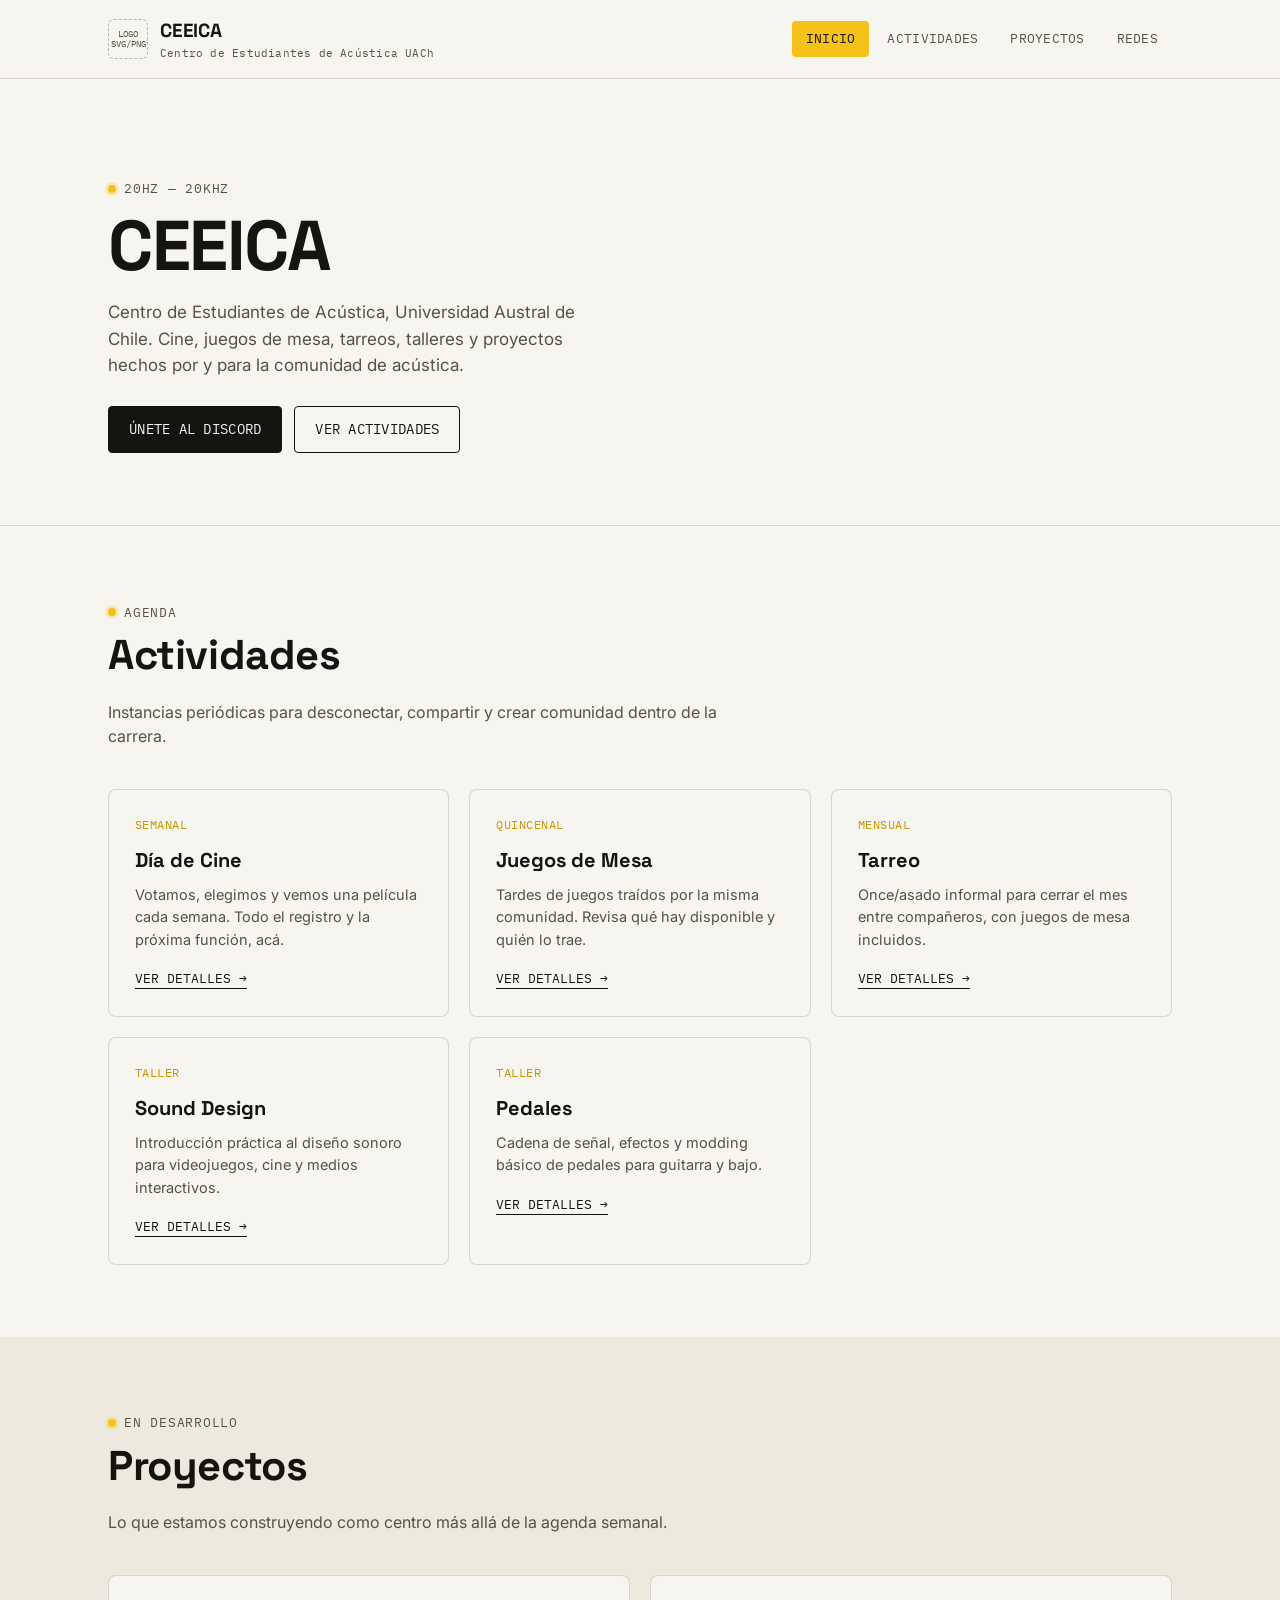
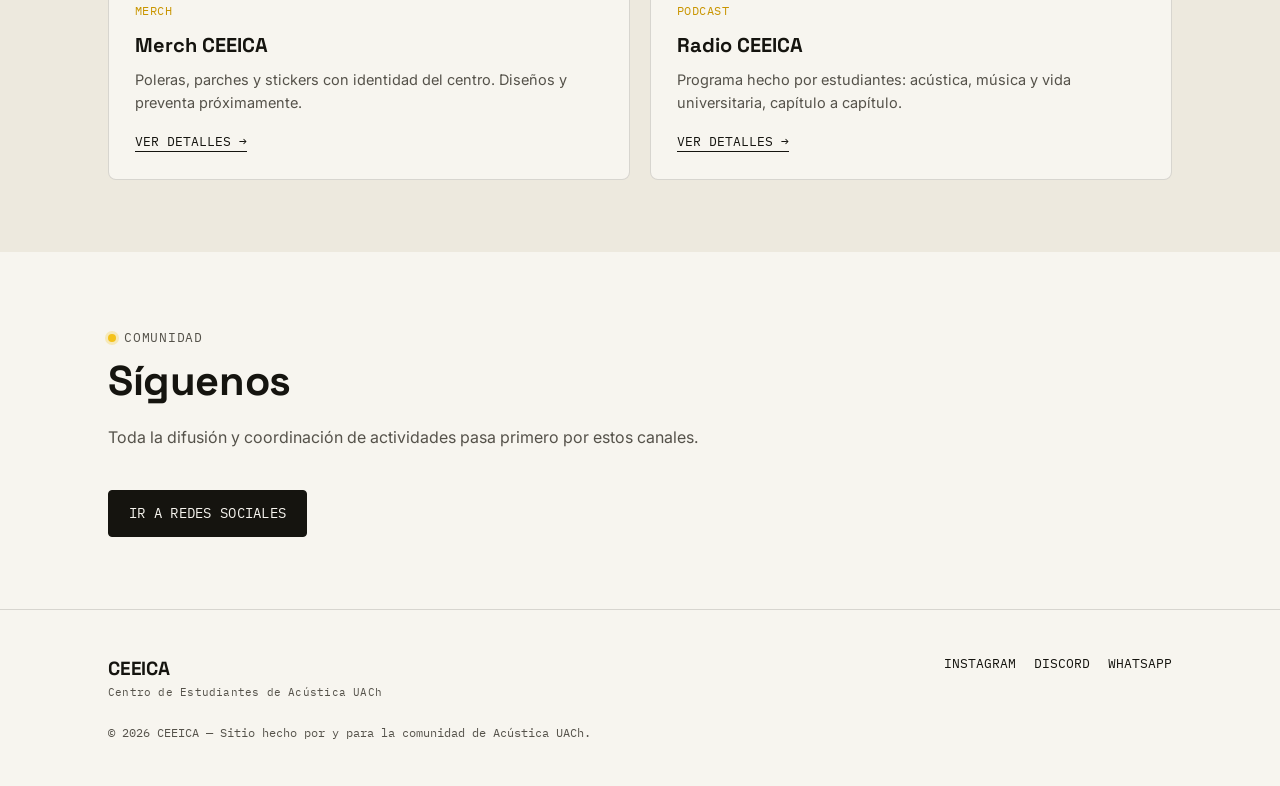
==== index.html @ 64822275 "Add files via upload" ====
<!DOCTYPE html>
<html lang="es">
<head>
<meta charset="UTF-8">
<meta name="viewport" content="width=device-width, initial-scale=1.0">
<title>CEEICA — Centro de Estudiantes de Acústica UACh</title>
<meta name="description" content="Sitio oficial de CEEICA, Centro de Estudiantes de Acústica UACh. Actividades, proyectos y redes.">
<link rel="preconnect" href="https://fonts.googleapis.com">
<link href="https://fonts.googleapis.com/css2?family=Space+Grotesk:wght@500;700&family=Inter:wght@400;500;600&family=IBM+Plex+Mono:wght@400;500&display=swap" rel="stylesheet">
<link rel="stylesheet" href="style.css">
</head>
<body>
<a href="#main" class="skip-link">Saltar al contenido</a>

<header class="site-header">
  <nav class="nav">
    <a href="index.html" class="brand">
      <div class="logo-slot">LOGO<br>SVG/PNG</div>
      <div class="brand-name">CEEICA<span>Centro de Estudiantes de Acústica UACh</span></div>
    </a>
    <button class="nav-toggle" aria-label="Abrir menú" aria-expanded="false">
      <span></span><span></span><span></span>
    </button>
    <div class="nav-links">
      <a href="index.html" class="active">Inicio</a>
      <a href="actividades.html">Actividades</a>
      <a href="proyectos.html">Proyectos</a>
      <a href="redes.html">Redes</a>
    </div>
  </nav>
</header>

<main id="main">

  <section class="hero">
    <div class="wrap hero-grid">
      <div>
        <p class="eyebrow">20Hz — 20kHz</p>
        <h1>CEEICA</h1>
        <p class="lead">Centro de Estudiantes de Acústica, Universidad Austral de Chile. Cine, juegos de mesa, tarreos, talleres y proyectos hechos por y para la comunidad de acústica.</p>
        <div class="btn-row">
          <a href="redes.html" class="btn btn-solid">Únete al Discord</a>
          <a href="actividades.html" class="btn btn-outline">Ver actividades</a>
        </div>
      </div>
      <div class="waveform" aria-hidden="true"></div>
    </div>
  </section>

  <section class="section">
    <div class="wrap">
      <div class="section-head">
        <p class="eyebrow">Agenda</p>
        <h2>Actividades</h2>
        <p>Instancias periódicas para desconectar, compartir y crear comunidad dentro de la carrera.</p>
      </div>
      <div class="grid">
        <article class="card">
          <span class="tag-line">Semanal</span>
          <h3>Día de Cine</h3>
          <p>Votamos, elegimos y vemos una película cada semana. Todo el registro y la próxima función, acá.</p>
          <a href="actividades.html#cine" class="card-link">Ver detalles →</a>
        </article>
        <article class="card">
          <span class="tag-line">Quincenal</span>
          <h3>Juegos de Mesa</h3>
          <p>Tardes de juegos traídos por la misma comunidad. Revisa qué hay disponible y quién lo trae.</p>
          <a href="actividades.html#juegos" class="card-link">Ver detalles →</a>
        </article>
        <article class="card">
          <span class="tag-line">Mensual</span>
          <h3>Tarreo</h3>
          <p>Once/asado informal para cerrar el mes entre compañeros, con juegos de mesa incluidos.</p>
          <a href="actividades.html#tarreo" class="card-link">Ver detalles →</a>
        </article>
        <article class="card">
          <span class="tag-line">Taller</span>
          <h3>Sound Design</h3>
          <p>Introducción práctica al diseño sonoro para videojuegos, cine y medios interactivos.</p>
          <a href="actividades.html#sound-design" class="card-link">Ver detalles →</a>
        </article>
        <article class="card">
          <span class="tag-line">Taller</span>
          <h3>Pedales</h3>
          <p>Cadena de señal, efectos y modding básico de pedales para guitarra y bajo.</p>
          <a href="actividades.html#pedales" class="card-link">Ver detalles →</a>
        </article>
      </div>
    </div>
  </section>

  <section class="section section-alt">
    <div class="wrap">
      <div class="section-head">
        <p class="eyebrow">En desarrollo</p>
        <h2>Proyectos</h2>
        <p>Lo que estamos construyendo como centro más allá de la agenda semanal.</p>
      </div>
      <div class="grid">
        <article class="card">
          <span class="tag-line">Merch</span>
          <h3>Merch CEEICA</h3>
          <p>Poleras, parches y stickers con identidad del centro. Diseños y preventa próximamente.</p>
          <a href="proyectos.html#merch" class="card-link">Ver detalles →</a>
        </article>
        <article class="card">
          <span class="tag-line">Podcast</span>
          <h3>Radio CEEICA</h3>
          <p>Programa hecho por estudiantes: acústica, música y vida universitaria, capítulo a capítulo.</p>
          <a href="proyectos.html#radio" class="card-link">Ver detalles →</a>
        </article>
      </div>
    </div>
  </section>

  <section class="section">
    <div class="wrap">
      <div class="section-head">
        <p class="eyebrow">Comunidad</p>
        <h2>Síguenos</h2>
        <p>Toda la difusión y coordinación de actividades pasa primero por estos canales.</p>
      </div>
      <a href="redes.html" class="btn btn-solid">Ir a redes sociales</a>
    </div>
  </section>

</main>

<footer class="site-footer">
  <div class="wrap">
    <div class="footer-grid">
      <div class="brand-name">CEEICA<span>Centro de Estudiantes de Acústica UACh</span></div>
      <div class="footer-links">
        <a href="redes.html">Instagram</a>
        <a href="redes.html">Discord</a>
        <a href="redes.html">Whatsapp</a>
      </div>
    </div>
    <p class="footer-note">© 2026 CEEICA — Sitio hecho por y para la comunidad de Acústica UACh.</p>
  </div>
</footer>

<script src="script.js"></script>
</body>
</html>
---- style.css ----
/* ============================================================
   CEEICA — Centro de Estudiantes de Acústica UACh
   Sistema de diseño: blanco mate + negro + amarillo señal
   ============================================================ */

:root {
  --bg: #F7F5EF;
  --bg-alt: #EDE9DE;
  --ink: #15140F;
  --ink-soft: #55524A;
  --yellow: #F4C21A;
  --yellow-deep: #C99500;
  --line: rgba(21, 20, 15, 0.14);
  --line-strong: rgba(21, 20, 15, 0.28);

  --font-display: 'Space Grotesk', sans-serif;
  --font-body: 'Inter', sans-serif;
  --font-mono: 'IBM Plex Mono', monospace;

  --maxw: 1120px;
}

* { box-sizing: border-box; }

html { scroll-behavior: smooth; }

body {
  margin: 0;
  background: var(--bg);
  color: var(--ink);
  font-family: var(--font-body);
  font-size: 16px;
  line-height: 1.55;
  -webkit-font-smoothing: antialiased;
}

img { max-width: 100%; display: block; }

a { color: inherit; text-decoration: none; }

.wrap {
  max-width: var(--maxw);
  margin: 0 auto;
  padding: 0 28px;
}

/* -------------------- Skip link / accessibility -------------------- */
.skip-link {
  position: absolute;
  left: -999px;
  top: 0;
  background: var(--yellow);
  color: var(--ink);
  padding: 10px 16px;
  z-index: 999;
  font-family: var(--font-mono);
}
.skip-link:focus { left: 12px; top: 12px; }

:focus-visible {
  outline: 3px solid var(--yellow-deep);
  outline-offset: 2px;
}

/* -------------------- Eyebrow / tag (motivo de frecuencia) -------------------- */
.eyebrow {
  display: inline-flex;
  align-items: center;
  gap: 8px;
  font-family: var(--font-mono);
  font-size: 12.5px;
  letter-spacing: 0.06em;
  text-transform: uppercase;
  color: var(--ink-soft);
  margin: 0 0 14px;
}
.eyebrow::before {
  content: "";
  width: 8px;
  height: 8px;
  background: var(--yellow);
  border-radius: 50%;
  box-shadow: 0 0 0 3px rgba(244, 194, 26, 0.25);
}

/* -------------------- Header / Nav -------------------- */
.site-header {
  position: sticky;
  top: 0;
  z-index: 100;
  background: rgba(247, 245, 239, 0.92);
  backdrop-filter: blur(8px);
  border-bottom: 1px solid var(--line);
}
.nav {
  display: flex;
  align-items: center;
  justify-content: space-between;
  padding: 16px 28px;
  max-width: var(--maxw);
  margin: 0 auto;
}
.brand {
  display: flex;
  align-items: center;
  gap: 12px;
}
.logo-slot {
  width: 40px;
  height: 40px;
  border: 1.5px dashed var(--line-strong);
  border-radius: 6px;
  display: flex;
  align-items: center;
  justify-content: center;
  font-family: var(--font-mono);
  font-size: 9px;
  color: var(--ink-soft);
  text-align: center;
  line-height: 1.1;
  flex-shrink: 0;
  /* Reemplaza este div por: <img src="assets/logo.svg" alt="Logo CEEICA"> */
}
.brand-name {
  font-family: var(--font-display);
  font-weight: 700;
  font-size: 19px;
  letter-spacing: -0.01em;
}
.brand-name span {
  display: block;
  font-family: var(--font-mono);
  font-weight: 400;
  font-size: 10.5px;
  color: var(--ink-soft);
  letter-spacing: 0.02em;
  text-transform: none;
}

.nav-links {
  display: flex;
  gap: 4px;
  align-items: center;
}
.nav-links a {
  font-family: var(--font-mono);
  font-size: 13px;
  letter-spacing: 0.02em;
  text-transform: uppercase;
  padding: 8px 14px;
  border-radius: 4px;
  color: var(--ink-soft);
  transition: color 0.15s ease, background 0.15s ease;
}
.nav-links a:hover { color: var(--ink); background: var(--bg-alt); }
.nav-links a.active {
  color: var(--ink);
  background: var(--yellow);
}

.nav-toggle {
  display: none;
  flex-direction: column;
  gap: 4px;
  background: none;
  border: none;
  cursor: pointer;
  padding: 8px;
}
.nav-toggle span {
  width: 22px;
  height: 2px;
  background: var(--ink);
  display: block;
}

/* -------------------- Buttons -------------------- */
.btn {
  display: inline-flex;
  align-items: center;
  gap: 8px;
  font-family: var(--font-mono);
  font-size: 13.5px;
  letter-spacing: 0.02em;
  text-transform: uppercase;
  padding: 12px 20px;
  border: 1.5px solid var(--ink);
  border-radius: 4px;
  transition: transform 0.15s ease, background 0.15s ease, color 0.15s ease;
}
.btn-solid { background: var(--ink); color: var(--bg); }
.btn-solid:hover { background: var(--yellow); color: var(--ink); border-color: var(--ink); transform: translateY(-2px); }
.btn-outline { background: transparent; color: var(--ink); }
.btn-outline:hover { background: var(--ink); color: var(--bg); transform: translateY(-2px); }
.btn-row { display: flex; gap: 12px; flex-wrap: wrap; margin-top: 28px; }

/* -------------------- Hero -------------------- */
.hero {
  padding: 96px 0 72px;
  border-bottom: 1px solid var(--line);
  position: relative;
  overflow: hidden;
}
.hero-grid {
  display: grid;
  grid-template-columns: 1.1fr 0.9fr;
  gap: 48px;
  align-items: center;
}
.hero h1 {
  font-family: var(--font-display);
  font-size: clamp(2.6rem, 6vw, 4.4rem);
  line-height: 0.98;
  font-weight: 700;
  letter-spacing: -0.02em;
  margin: 0 0 18px;
}
.hero p.lead {
  font-size: 17px;
  color: var(--ink-soft);
  max-width: 46ch;
  margin: 0;
}

/* Waveform (elemento firma) */
.waveform {
  display: flex;
  align-items: center;
  justify-content: center;
  gap: 5px;
  height: 220px;
}
.waveform .bar {
  width: 8px;
  border-radius: 3px;
  background: var(--ink);
  animation: wave 1.4s ease-in-out infinite;
}
.waveform .bar:nth-child(odd) { background: var(--yellow); }
@keyframes wave {
  0%, 100% { height: 20%; }
  50% { height: 90%; }
}
@media (prefers-reduced-motion: reduce) {
  .waveform .bar { animation: none; height: 55%; }
}

/* Divisor tipo onda entre secciones */
.wave-divider {
  width: 100%;
  height: 28px;
  display: block;
}

/* -------------------- Section -------------------- */
.section { padding: 72px 0; }
.section-alt { background: var(--bg-alt); }
.section-head {
  max-width: 62ch;
  margin-bottom: 40px;
}
.section-head h2 {
  font-family: var(--font-display);
  font-size: clamp(1.8rem, 3.4vw, 2.6rem);
  margin: 0 0 12px;
  letter-spacing: -0.01em;
}
.section-head p { color: var(--ink-soft); margin: 0; }

/* -------------------- Cards -------------------- */
.grid {
  display: grid;
  grid-template-columns: repeat(auto-fit, minmax(260px, 1fr));
  gap: 20px;
}
.card {
  background: var(--bg);
  border: 1px solid var(--line);
  border-radius: 8px;
  padding: 26px;
  transition: border-color 0.15s ease, transform 0.15s ease;
}
.card:hover { border-color: var(--ink); transform: translateY(-3px); }
.card h3 {
  font-family: var(--font-display);
  font-size: 20px;
  margin: 0 0 8px;
}
.card p { color: var(--ink-soft); font-size: 14.5px; margin: 0 0 14px; }
.card .tag-line {
  font-family: var(--font-mono);
  font-size: 12px;
  color: var(--yellow-deep);
  text-transform: uppercase;
  letter-spacing: 0.04em;
  margin-bottom: 10px;
  display: block;
}
.card-link {
  font-family: var(--font-mono);
  font-size: 12.5px;
  text-transform: uppercase;
  border-bottom: 1.5px solid var(--ink);
  padding-bottom: 2px;
}

/* Info box (fecha/hora/lugar) */
.info-box {
  display: flex;
  flex-wrap: wrap;
  gap: 28px;
  background: var(--ink);
  color: var(--bg);
  border-radius: 8px;
  padding: 22px 26px;
  margin: 28px 0;
}
.info-box .item { min-width: 140px; }
.info-box .item span {
  display: block;
  font-family: var(--font-mono);
  font-size: 11px;
  text-transform: uppercase;
  letter-spacing: 0.06em;
  color: var(--yellow);
  margin-bottom: 4px;
}
.info-box .item strong { font-family: var(--font-display); font-size: 17px; font-weight: 500; }

/* Bloques de actividad */
.activity-block {
  padding: 56px 0;
  border-bottom: 1px solid var(--line);
}
.activity-block:last-child { border-bottom: none; }
.activity-head {
  display: flex;
  justify-content: space-between;
  align-items: baseline;
  flex-wrap: wrap;
  gap: 12px;
  margin-bottom: 8px;
}
.activity-head h2 {
  font-family: var(--font-display);
  font-size: clamp(1.7rem, 3vw, 2.3rem);
  margin: 0;
}
.freq-tag {
  font-family: var(--font-mono);
  font-size: 12.5px;
  color: var(--yellow-deep);
  border: 1px solid var(--line-strong);
  padding: 4px 10px;
  border-radius: 20px;
}
.activity-body p { color: var(--ink-soft); max-width: 66ch; }

/* Cover grid (peliculas) */
.cover-grid {
  display: grid;
  grid-template-columns: repeat(auto-fill, minmax(140px, 1fr));
  gap: 16px;
  margin-top: 20px;
}
.cover-card { }
.cover-art {
  aspect-ratio: 2 / 3;
  background: var(--bg-alt);
  border: 1px solid var(--line);
  border-radius: 6px;
  display: flex;
  align-items: center;
  justify-content: center;
  font-family: var(--font-mono);
  font-size: 10px;
  color: var(--ink-soft);
  text-align: center;
  padding: 8px;
  margin-bottom: 8px;
}
.cover-card p { margin: 0; font-size: 13px; font-weight: 600; }
.cover-card .meta { font-family: var(--font-mono); font-size: 11px; color: var(--ink-soft); font-weight: 400; margin-top: 2px; }

.next-movie {
  margin-top: 24px;
  display: flex;
  gap: 20px;
  align-items: center;
  background: var(--bg-alt);
  border-radius: 8px;
  padding: 20px;
  flex-wrap: wrap;
}
.next-movie .cover-art { width: 96px; margin-bottom: 0; flex-shrink: 0; }

/* Lista de juegos con dueño */
.owner-list { list-style: none; margin: 20px 0 0; padding: 0; display: grid; gap: 10px; }
.owner-list li {
  display: flex;
  justify-content: space-between;
  align-items: center;
  padding: 14px 18px;
  background: var(--bg);
  border: 1px solid var(--line);
  border-radius: 6px;
  flex-wrap: wrap;
  gap: 6px;
}
.owner-list .game-name { font-weight: 600; }
.owner-list .owner {
  font-family: var(--font-mono);
  font-size: 12px;
  color: var(--ink-soft);
  text-transform: uppercase;
}

/* Episodios de radio */
.episode {
  display: grid;
  grid-template-columns: 90px 1fr auto;
  gap: 20px;
  align-items: center;
  padding: 18px 0;
  border-bottom: 1px solid var(--line);
}
.episode:last-child { border-bottom: none; }
.ep-num {
  font-family: var(--font-mono);
  font-size: 13px;
  color: var(--yellow-deep);
}
.episode h4 { margin: 0 0 4px; font-family: var(--font-display); font-size: 17px; }
.episode p { margin: 0; color: var(--ink-soft); font-size: 13.5px; }
@media (max-width: 600px) {
  .episode { grid-template-columns: 1fr; gap: 8px; }
}

/* Redes / social cards */
.social-grid { display: grid; grid-template-columns: repeat(auto-fit, minmax(280px, 1fr)); gap: 20px; margin-top: 32px; }
.social-card {
  border: 1.5px solid var(--ink);
  border-radius: 10px;
  padding: 32px 28px;
  display: flex;
  flex-direction: column;
  gap: 14px;
  transition: background 0.15s ease, color 0.15s ease, transform 0.15s ease;
}
.social-card:hover { background: var(--ink); color: var(--bg); transform: translateY(-4px); }
.social-card:hover .social-handle { color: var(--yellow); }
.social-card .platform {
  font-family: var(--font-mono);
  font-size: 12px;
  text-transform: uppercase;
  letter-spacing: 0.05em;
  opacity: 0.6;
}
.social-card .social-handle {
  font-family: var(--font-display);
  font-size: 24px;
  font-weight: 700;
  color: var(--yellow-deep);
}
.social-card .cta { font-family: var(--font-mono); font-size: 12.5px; text-transform: uppercase; }

/* -------------------- Footer -------------------- */
.site-footer {
  border-top: 1px solid var(--line);
  padding: 44px 0 32px;
}
.footer-grid {
  display: flex;
  justify-content: space-between;
  flex-wrap: wrap;
  gap: 24px;
  margin-bottom: 24px;
}
.footer-links { display: flex; gap: 18px; font-family: var(--font-mono); font-size: 13px; text-transform: uppercase; }
.footer-links a:hover { color: var(--yellow-deep); }
.footer-note { font-family: var(--font-mono); font-size: 12px; color: var(--ink-soft); }

/* -------------------- Responsive -------------------- */
@media (max-width: 860px) {
  .hero-grid { grid-template-columns: 1fr; }
  .waveform { height: 140px; }
}
@media (max-width: 720px) {
  .nav-links {
    position: absolute;
    top: 100%;
    left: 0;
    right: 0;
    background: var(--bg);
    flex-direction: column;
    align-items: stretch;
    padding: 12px 28px 20px;
    border-bottom: 1px solid var(--line);
    display: none;
  }
  .nav-links.open { display: flex; }
  .nav-links a { padding: 12px 8px; }
  .nav-toggle { display: flex; }
  .episode { grid-template-columns: 50px 1fr; }
}
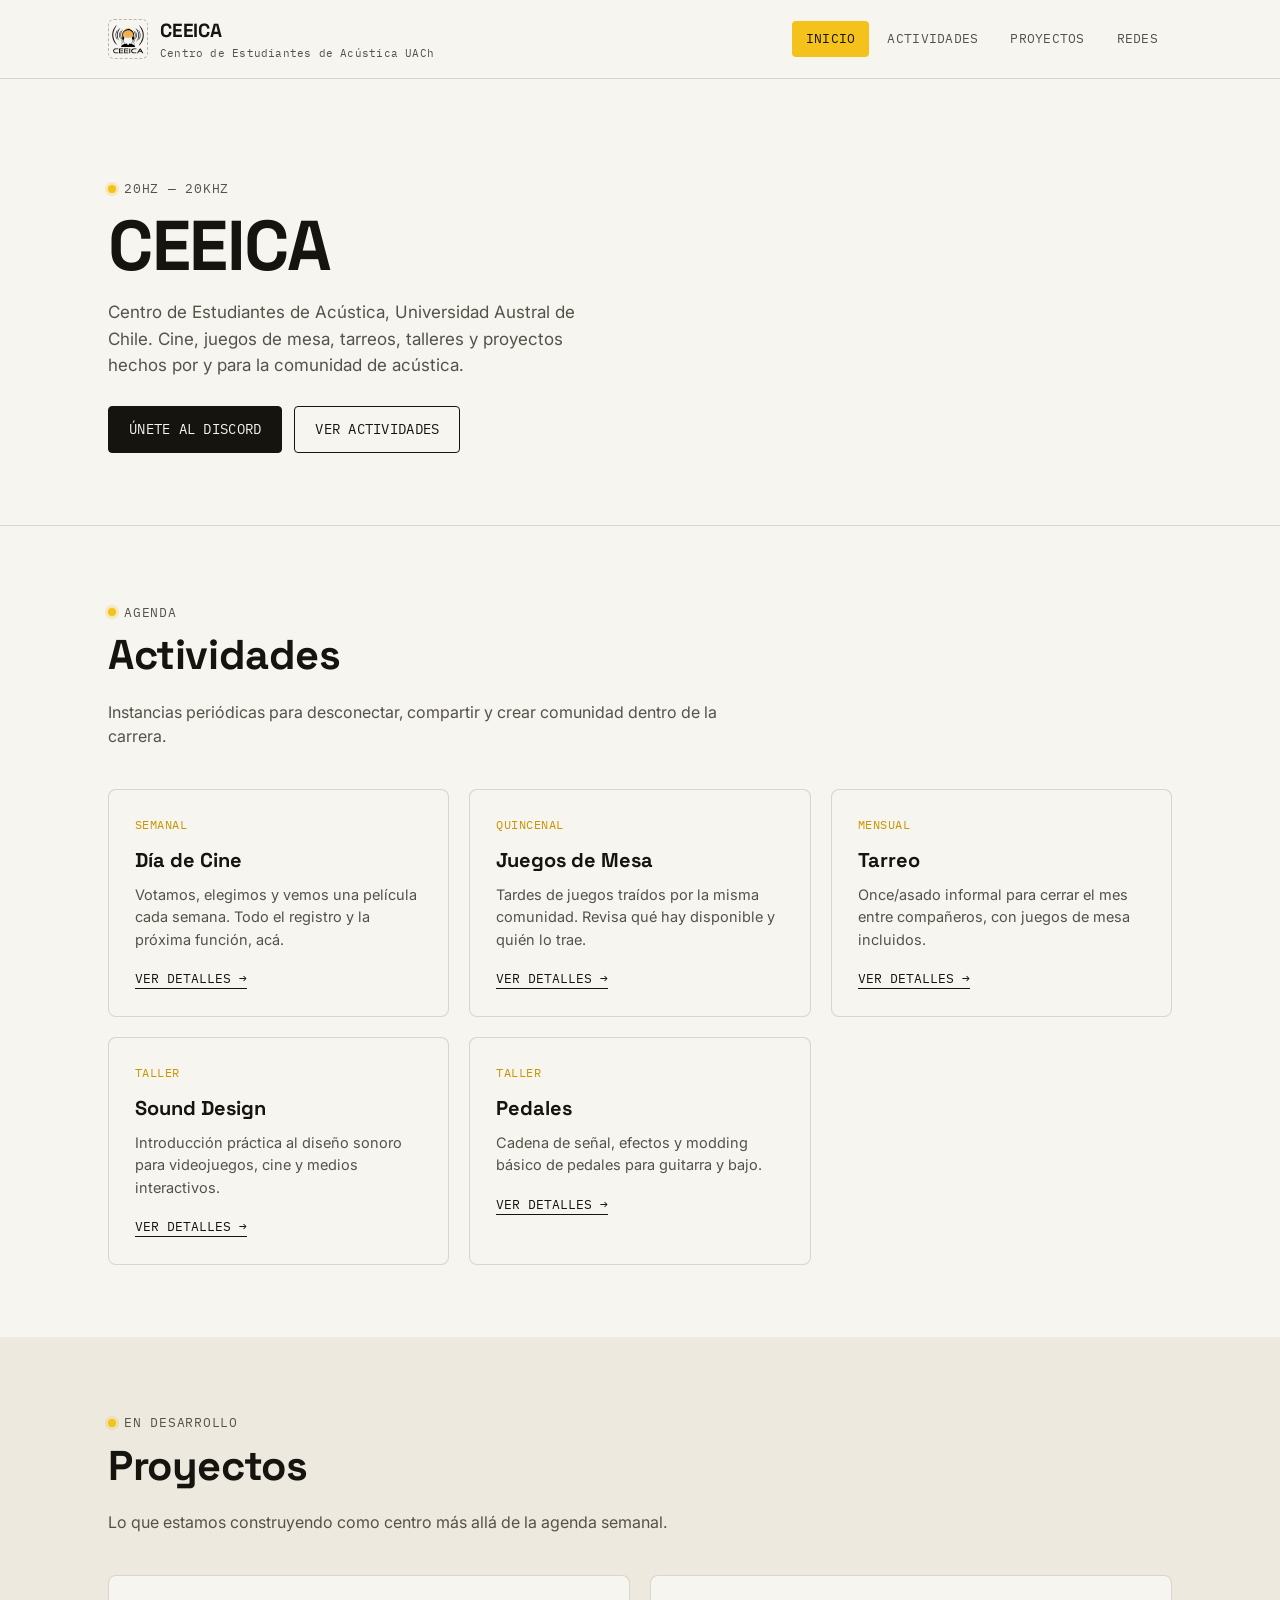
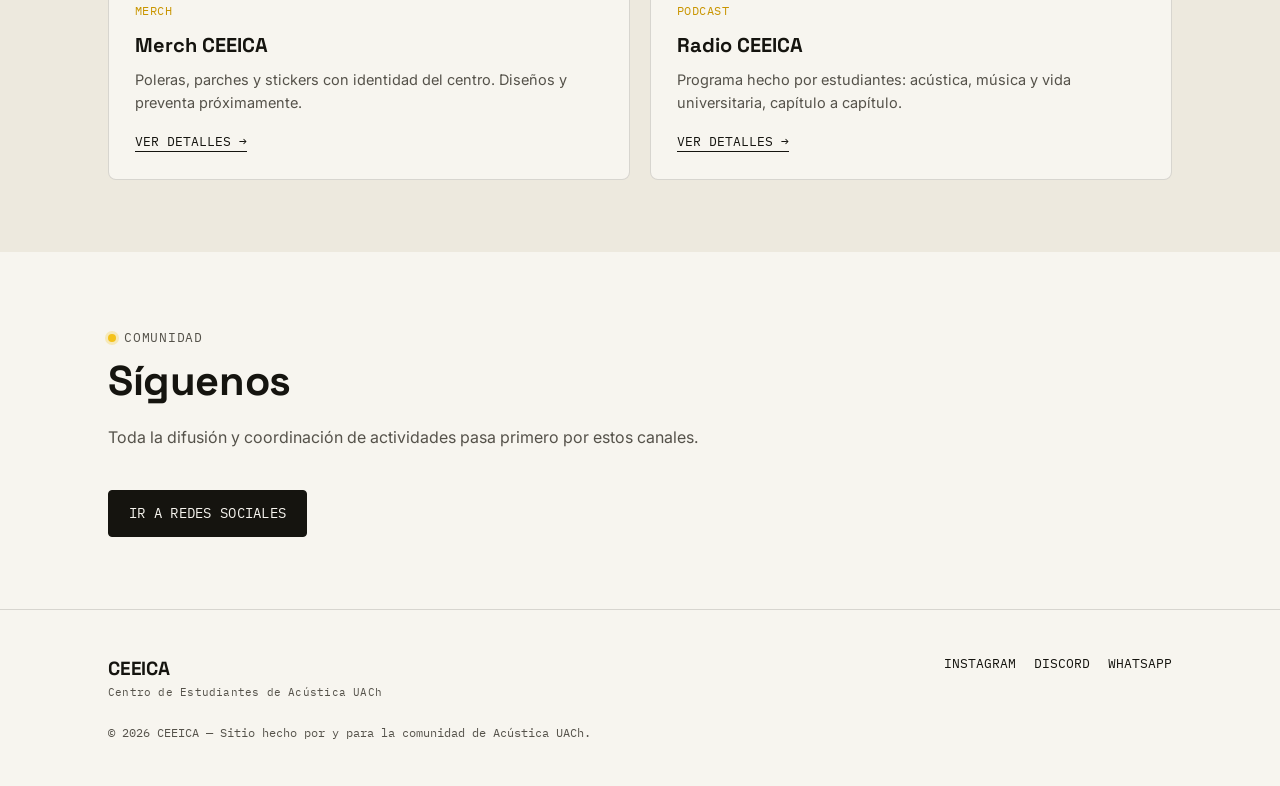
==== commit f79c686d: "Add files via upload" ====
--- a/index.html
+++ b/index.html
@@ -15,7 +15,7 @@
 <header class="site-header">
   <nav class="nav">
     <a href="index.html" class="brand">
-      <div class="logo-slot">LOGO<br>SVG/PNG</div>
+      <img src="logo.svg" alt="Logo CEEICA" class="logo-slot">
       <div class="brand-name">CEEICA<span>Centro de Estudiantes de Acústica UACh</span></div>
     </a>
     <button class="nav-toggle" aria-label="Abrir menú" aria-expanded="false">
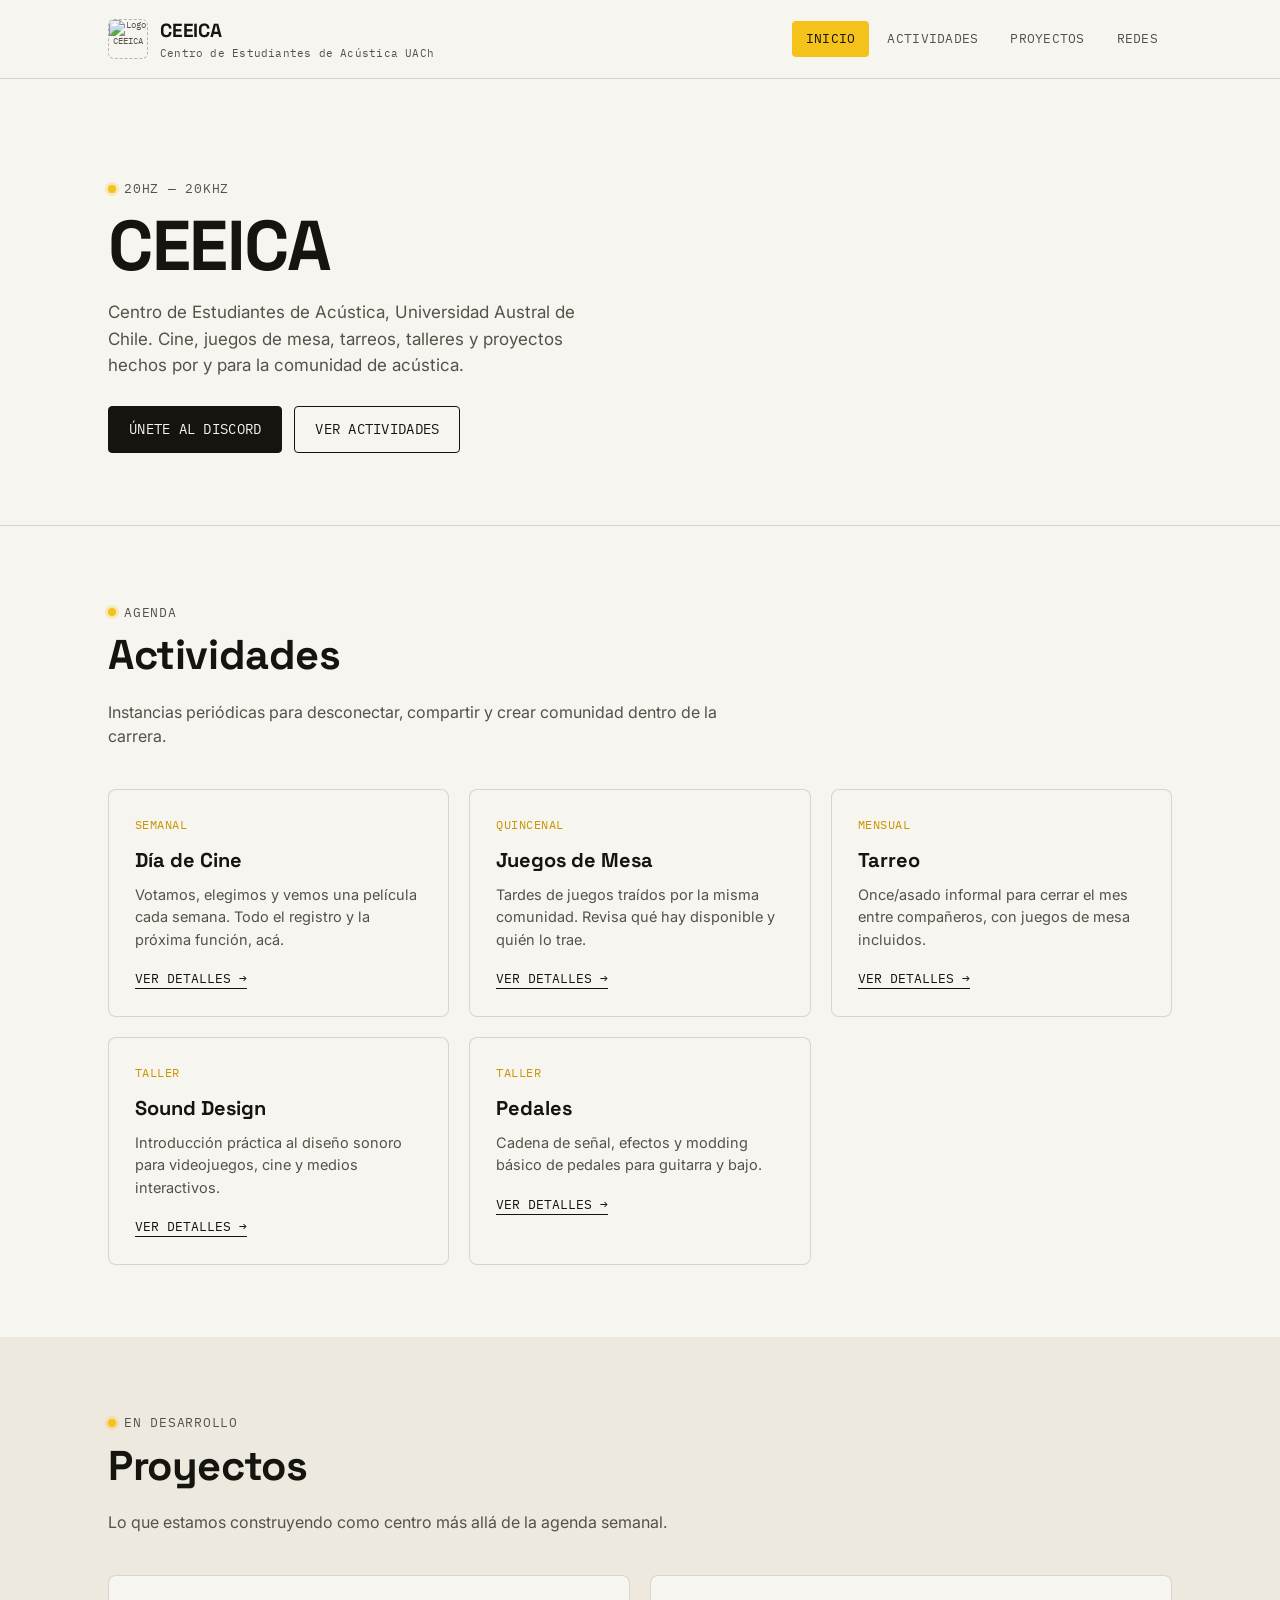
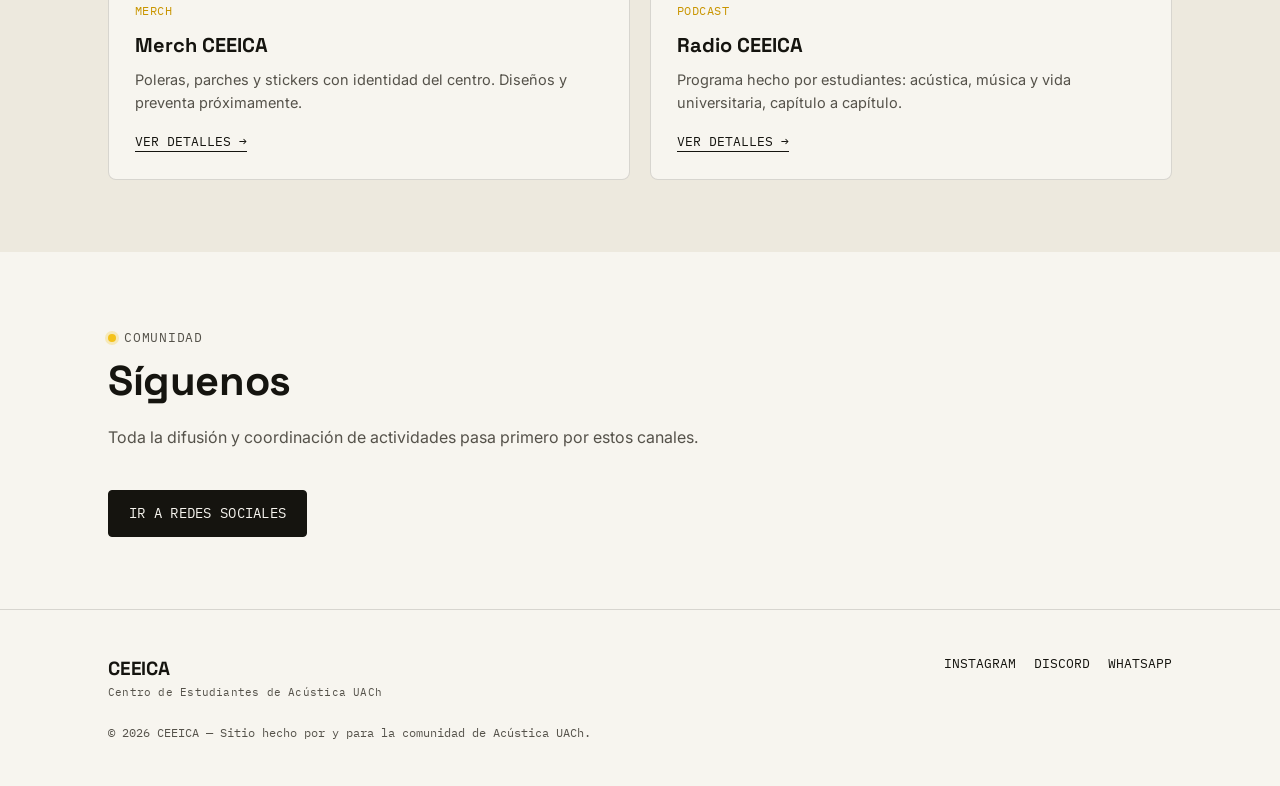
==== commit bbffeb12: "Add files via upload" ====
--- a/index.html
+++ b/index.html
@@ -4,6 +4,7 @@
 <meta charset="UTF-8">
 <meta name="viewport" content="width=device-width, initial-scale=1.0">
 <title>CEEICA — Centro de Estudiantes de Acústica UACh</title>
+<link rel="icon" href="favicon_ceeica.svg" type="image/svg+xml">
 <meta name="description" content="Sitio oficial de CEEICA, Centro de Estudiantes de Acústica UACh. Actividades, proyectos y redes.">
 <link rel="preconnect" href="https://fonts.googleapis.com">
 <link href="https://fonts.googleapis.com/css2?family=Space+Grotesk:wght@500;700&family=Inter:wght@400;500;600&family=IBM+Plex+Mono:wght@400;500&display=swap" rel="stylesheet">
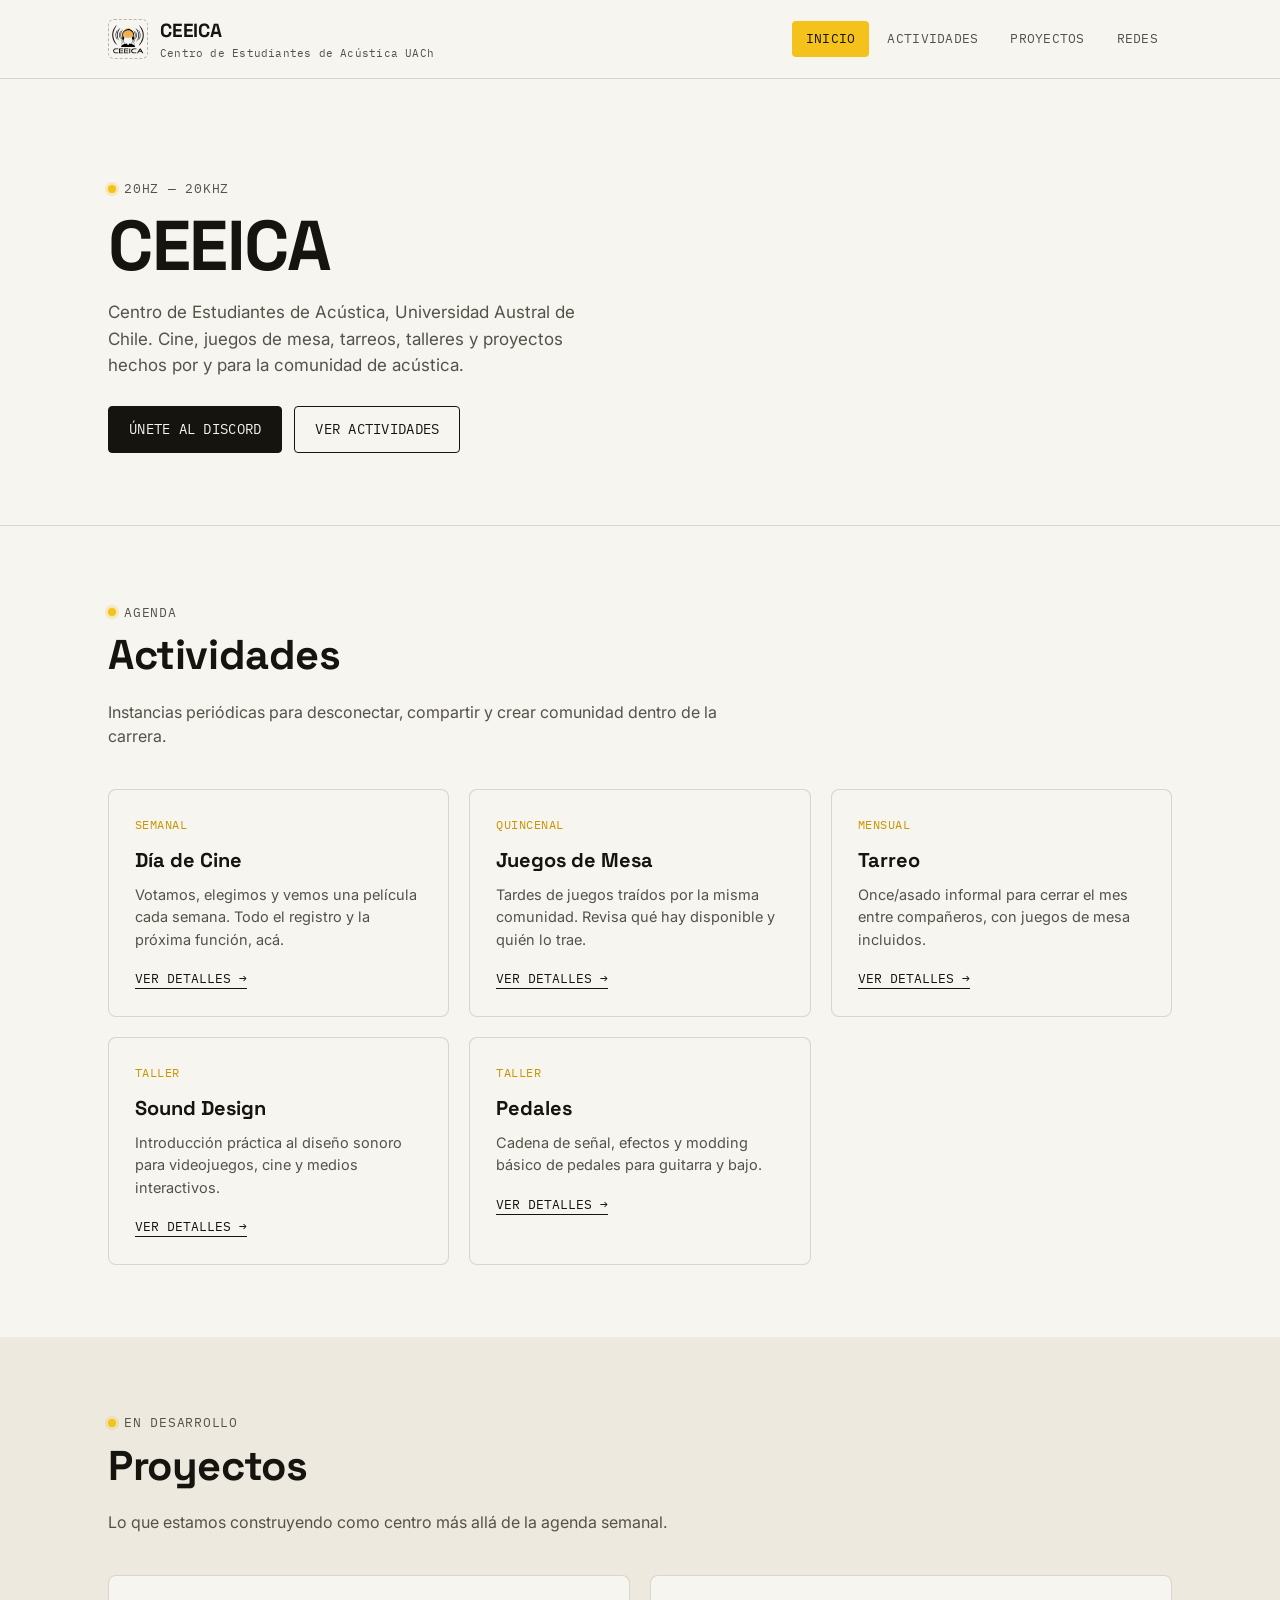
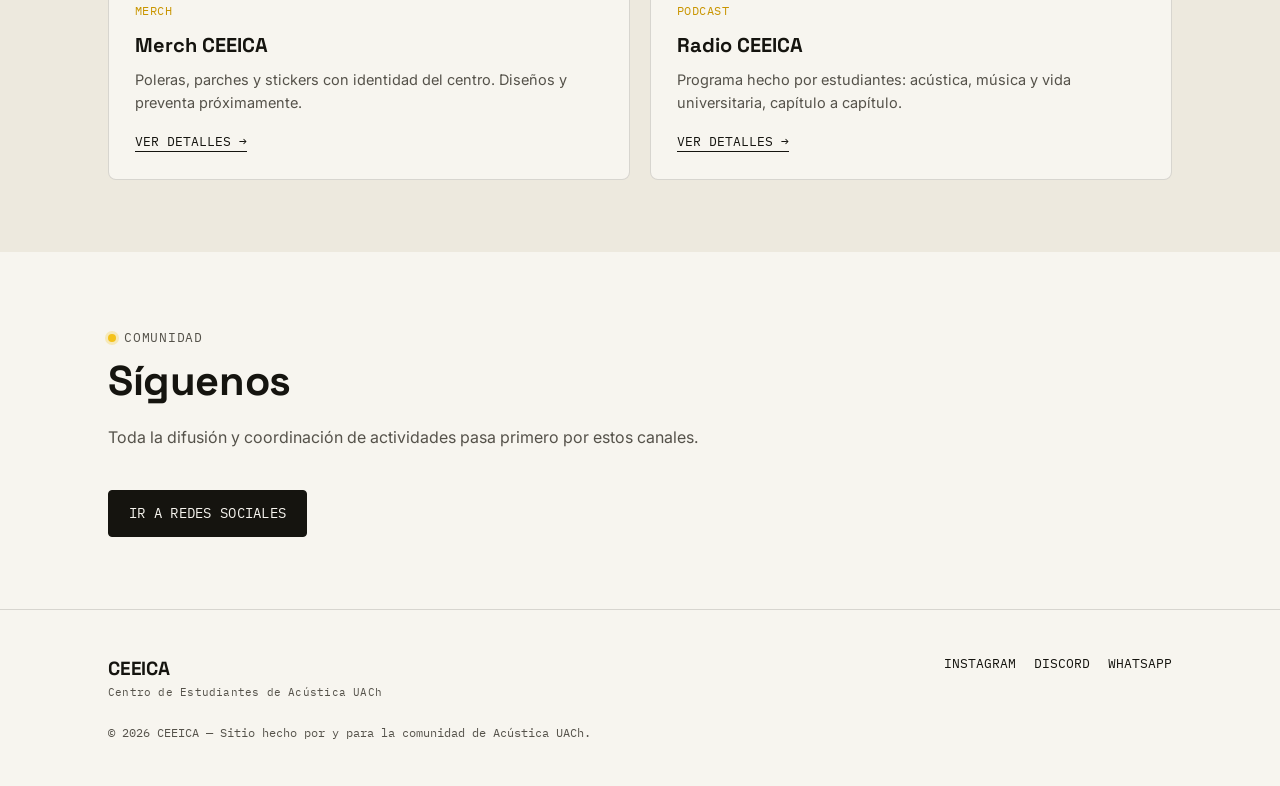
==== commit 79ebe6ac: "Update logo image source in index.html" ====
--- a/index.html
+++ b/index.html
@@ -16,7 +16,7 @@
 <header class="site-header">
   <nav class="nav">
     <a href="index.html" class="brand">
-      <img src="logo.svg" alt="Logo CEEICA" class="logo-slot">
+      <img src="logo_ceeica.svg" alt="Logo CEEICA" class="logo-slot">
       <div class="brand-name">CEEICA<span>Centro de Estudiantes de Acústica UACh</span></div>
     </a>
     <button class="nav-toggle" aria-label="Abrir menú" aria-expanded="false">
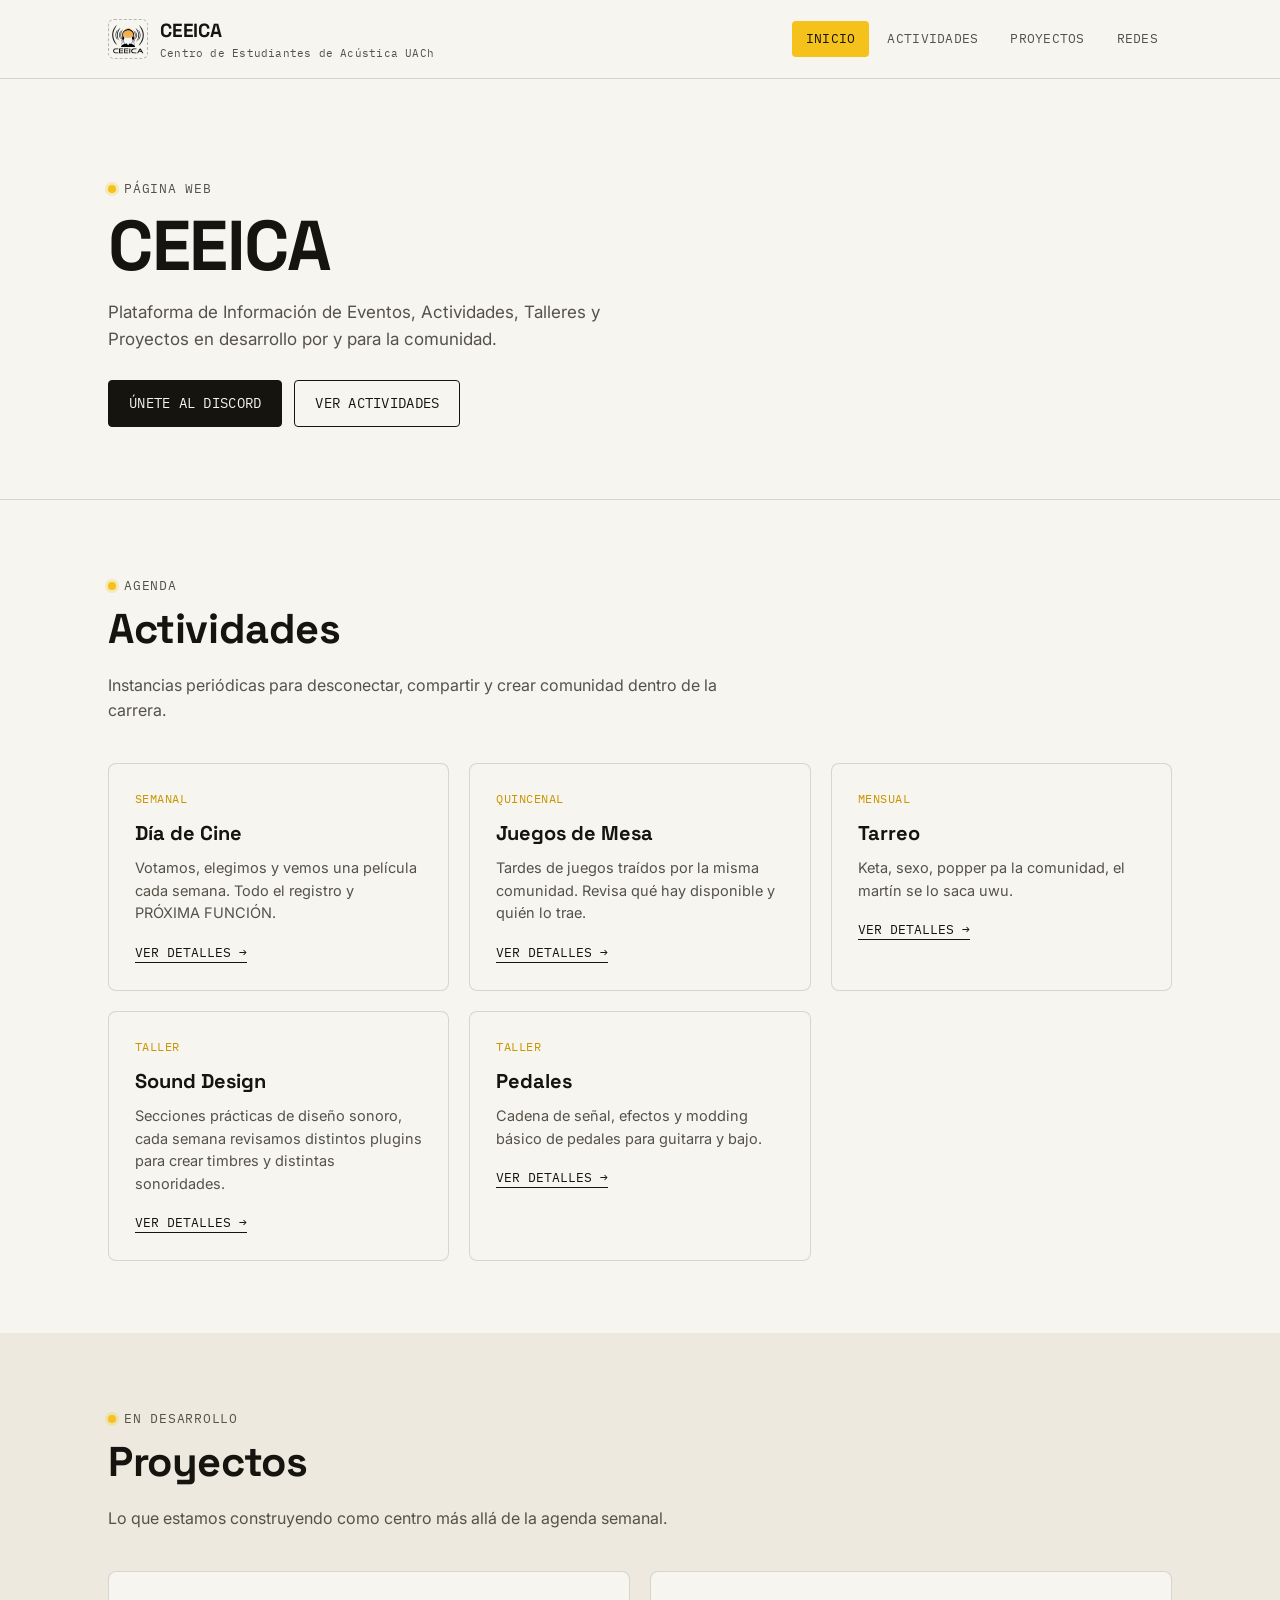
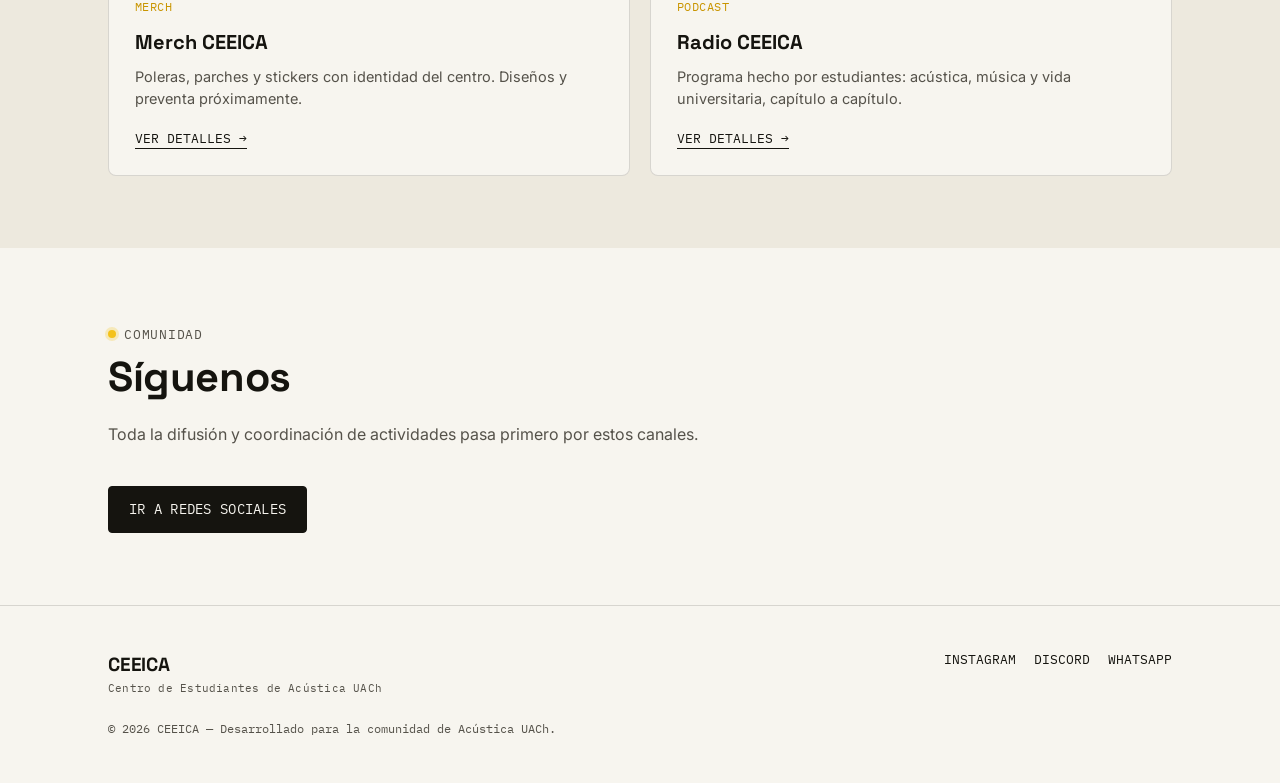
==== commit 4ab0966c: "Add files via upload" ====
--- a/index.html
+++ b/index.html
@@ -3,7 +3,7 @@
 <head>
 <meta charset="UTF-8">
 <meta name="viewport" content="width=device-width, initial-scale=1.0">
-<title>CEEICA — Centro de Estudiantes de Acústica UACh</title>
+<title>CEEICA | Centro de Estudiantes de Acústica UACh</title>
 <link rel="icon" href="favicon_ceeica.svg" type="image/svg+xml">
 <meta name="description" content="Sitio oficial de CEEICA, Centro de Estudiantes de Acústica UACh. Actividades, proyectos y redes.">
 <link rel="preconnect" href="https://fonts.googleapis.com">
@@ -36,9 +36,9 @@
   <section class="hero">
     <div class="wrap hero-grid">
       <div>
-        <p class="eyebrow">20Hz — 20kHz</p>
+        <p class="eyebrow">página web</p>
         <h1>CEEICA</h1>
-        <p class="lead">Centro de Estudiantes de Acústica, Universidad Austral de Chile. Cine, juegos de mesa, tarreos, talleres y proyectos hechos por y para la comunidad de acústica.</p>
+        <p class="lead">Plataforma de Información de Eventos, Actividades, Talleres y Proyectos en desarrollo por y para la comunidad.</p>
         <div class="btn-row">
           <a href="redes.html" class="btn btn-solid">Únete al Discord</a>
           <a href="actividades.html" class="btn btn-outline">Ver actividades</a>
@@ -59,7 +59,7 @@
         <article class="card">
           <span class="tag-line">Semanal</span>
           <h3>Día de Cine</h3>
-          <p>Votamos, elegimos y vemos una película cada semana. Todo el registro y la próxima función, acá.</p>
+          <p>Votamos, elegimos y vemos una película cada semana. Todo el registro y PRÓXIMA FUNCIÓN.</p>
           <a href="actividades.html#cine" class="card-link">Ver detalles →</a>
         </article>
         <article class="card">
@@ -71,13 +71,13 @@
         <article class="card">
           <span class="tag-line">Mensual</span>
           <h3>Tarreo</h3>
-          <p>Once/asado informal para cerrar el mes entre compañeros, con juegos de mesa incluidos.</p>
+          <p>Keta, sexo, popper pa la comunidad, el martín se lo saca uwu.</p>
           <a href="actividades.html#tarreo" class="card-link">Ver detalles →</a>
         </article>
         <article class="card">
           <span class="tag-line">Taller</span>
           <h3>Sound Design</h3>
-          <p>Introducción práctica al diseño sonoro para videojuegos, cine y medios interactivos.</p>
+          <p>Secciones prácticas de diseño sonoro, cada semana revisamos distintos plugins para crear timbres y distintas sonoridades.</p>
           <a href="actividades.html#sound-design" class="card-link">Ver detalles →</a>
         </article>
         <article class="card">
@@ -137,7 +137,7 @@
         <a href="redes.html">Whatsapp</a>
       </div>
     </div>
-    <p class="footer-note">© 2026 CEEICA — Sitio hecho por y para la comunidad de Acústica UACh.</p>
+    <p class="footer-note">© 2026 CEEICA — Desarrollado para la comunidad de Acústica UACh.</p>
   </div>
 </footer>
 
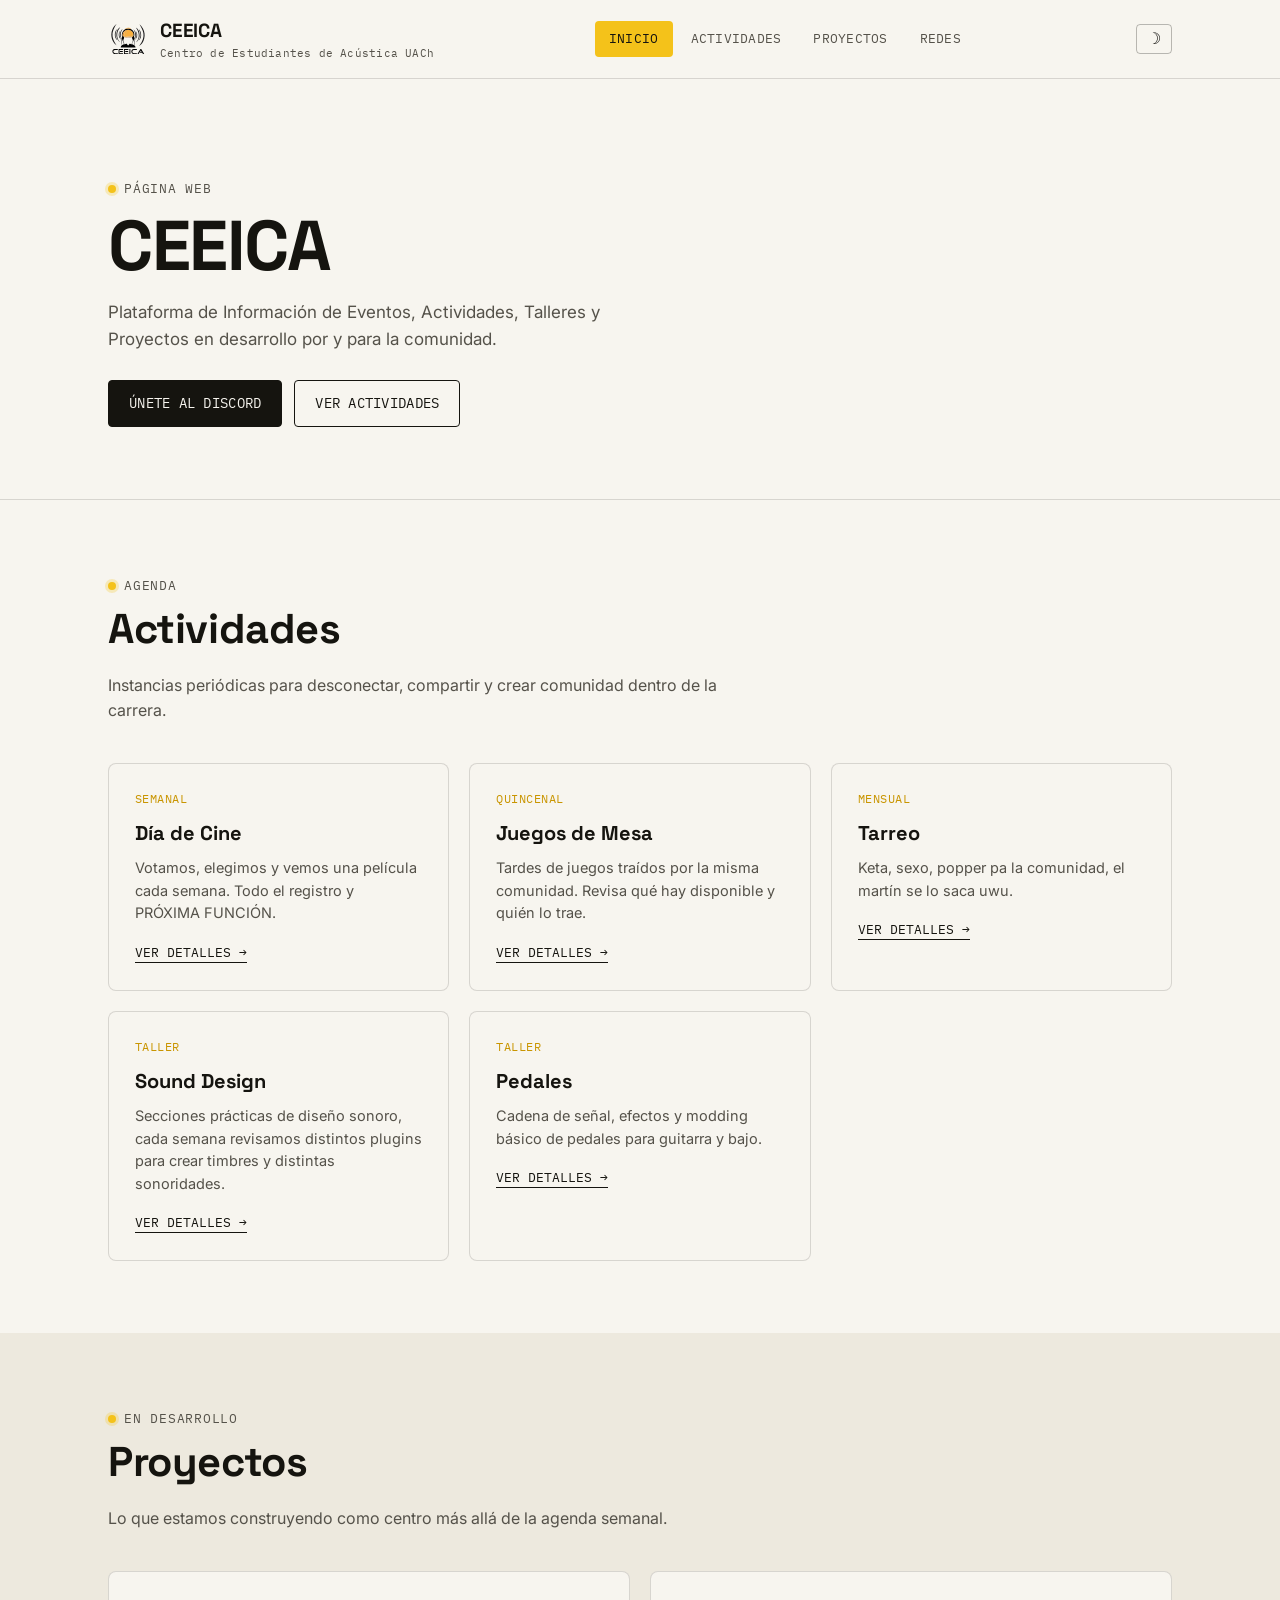
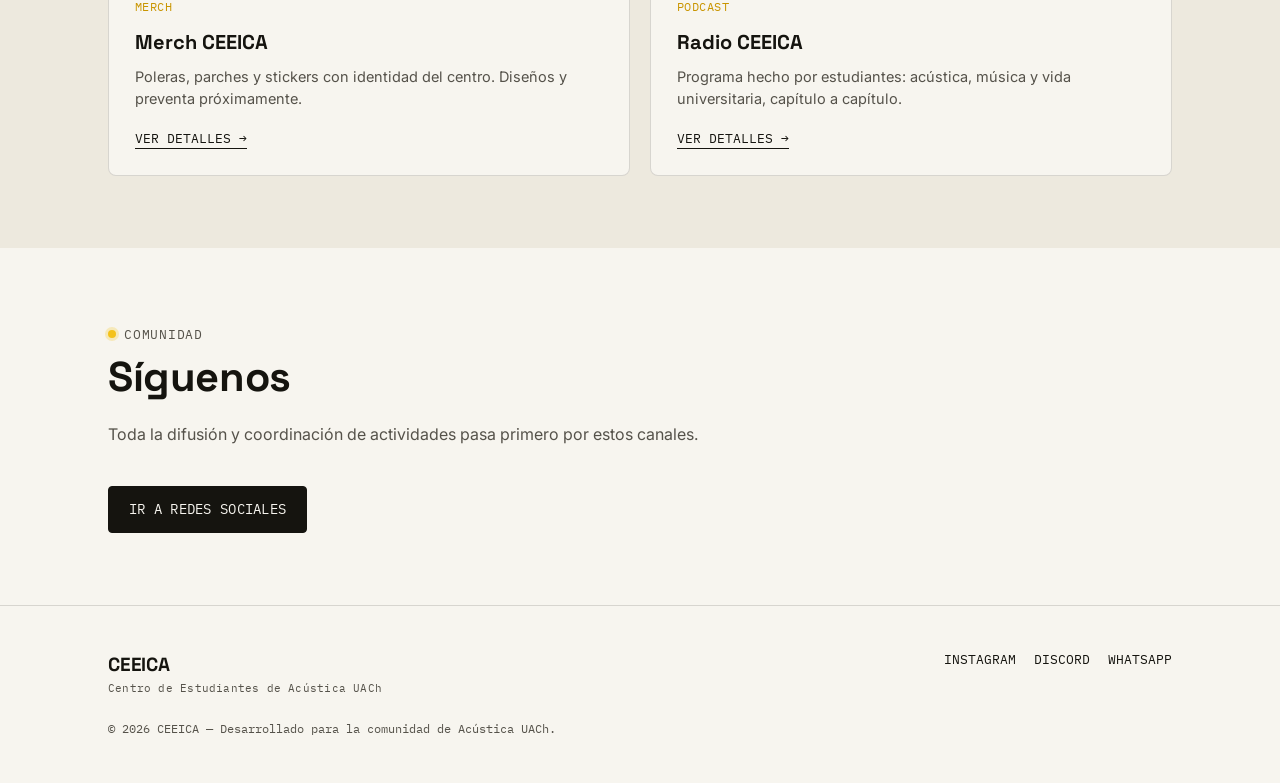
==== commit 4814e135: "Add files via upload" ====
--- a/index.html
+++ b/index.html
@@ -1,5 +1,5 @@
 <!DOCTYPE html>
-<html lang="es">
+<html lang="es" style="color-scheme: light dark;">
 <head>
 <meta charset="UTF-8">
 <meta name="viewport" content="width=device-width, initial-scale=1.0">
@@ -55,37 +55,44 @@
         <h2>Actividades</h2>
         <p>Instancias periódicas para desconectar, compartir y crear comunidad dentro de la carrera.</p>
       </div>
+
       <div class="grid">
-        <article class="card">
+
+        <a href="actividades.html#cine" class="card">
           <span class="tag-line">Semanal</span>
           <h3>Día de Cine</h3>
           <p>Votamos, elegimos y vemos una película cada semana. Todo el registro y PRÓXIMA FUNCIÓN.</p>
-          <a href="actividades.html#cine" class="card-link">Ver detalles →</a>
-        </article>
-        <article class="card">
+          <span class="card-link">Ver detalles →</span>
+        </a>
+
+        <a href="actividades.html#juegos" class="card">
           <span class="tag-line">Quincenal</span>
           <h3>Juegos de Mesa</h3>
           <p>Tardes de juegos traídos por la misma comunidad. Revisa qué hay disponible y quién lo trae.</p>
-          <a href="actividades.html#juegos" class="card-link">Ver detalles →</a>
-        </article>
-        <article class="card">
+          <span class="card-link">Ver detalles →</span>
+        </a>
+
+        <a href="actividades.html#tarreo" class="card">
           <span class="tag-line">Mensual</span>
           <h3>Tarreo</h3>
           <p>Keta, sexo, popper pa la comunidad, el martín se lo saca uwu.</p>
-          <a href="actividades.html#tarreo" class="card-link">Ver detalles →</a>
-        </article>
-        <article class="card">
+          <span class="card-link">Ver detalles →</span>
+        </a>
+
+        <a href="actividades.html#sound-design" class="card">
           <span class="tag-line">Taller</span>
           <h3>Sound Design</h3>
           <p>Secciones prácticas de diseño sonoro, cada semana revisamos distintos plugins para crear timbres y distintas sonoridades.</p>
-          <a href="actividades.html#sound-design" class="card-link">Ver detalles →</a>
-        </article>
-        <article class="card">
+          <span class="card-link">Ver detalles →</span>
+        </a>
+
+        <a href="actividades.html#pedales" class="card">
           <span class="tag-line">Taller</span>
           <h3>Pedales</h3>
           <p>Cadena de señal, efectos y modding básico de pedales para guitarra y bajo.</p>
-          <a href="actividades.html#pedales" class="card-link">Ver detalles →</a>
-        </article>
+          <span class="card-link">Ver detalles →</span>
+        </a>
+
       </div>
     </div>
   </section>
@@ -97,19 +104,23 @@
         <h2>Proyectos</h2>
         <p>Lo que estamos construyendo como centro más allá de la agenda semanal.</p>
       </div>
+
       <div class="grid">
-        <article class="card">
+
+        <a href="proyectos.html#merch" class="card">
           <span class="tag-line">Merch</span>
           <h3>Merch CEEICA</h3>
           <p>Poleras, parches y stickers con identidad del centro. Diseños y preventa próximamente.</p>
-          <a href="proyectos.html#merch" class="card-link">Ver detalles →</a>
-        </article>
-        <article class="card">
+          <span class="card-link">Ver detalles →</span>
+        </a>
+
+        <a href="proyectos.html#radio" class="card">
           <span class="tag-line">Podcast</span>
           <h3>Radio CEEICA</h3>
           <p>Programa hecho por estudiantes: acústica, música y vida universitaria, capítulo a capítulo.</p>
-          <a href="proyectos.html#radio" class="card-link">Ver detalles →</a>
-        </article>
+          <span class="card-link">Ver detalles →</span>
+        </a>
+
       </div>
     </div>
   </section>
@@ -121,6 +132,7 @@
         <h2>Síguenos</h2>
         <p>Toda la difusión y coordinación de actividades pasa primero por estos canales.</p>
       </div>
+
       <a href="redes.html" class="btn btn-solid">Ir a redes sociales</a>
     </div>
   </section>
--- a/style.css
+++ b/style.css
@@ -1,8 +1,8 @@
 /* ============================================================
    CEEICA — Centro de Estudiantes de Acústica UACh
-   Sistema de diseño: blanco mate + negro + amarillo señal
    ============================================================ */
 
+/* -------------------- Paleta CLARO -------------------- */
 :root {
   --bg: #F7F5EF;
   --bg-alt: #EDE9DE;
@@ -12,16 +12,48 @@
   --yellow-deep: #C99500;
   --line: rgba(21, 20, 15, 0.14);
   --line-strong: rgba(21, 20, 15, 0.28);
+  --header-bg: rgba(247, 245, 239, 0.92);
+
+  --btn-solid-bg: var(--ink);
+  --btn-solid-color: var(--bg);
+  --btn-solid-hover-bg: var(--yellow);
+  --btn-solid-hover-color: #15140F;
+
+  --info-bg: var(--ink);
+  --info-color: var(--bg);
 
   --font-display: 'Space Grotesk', sans-serif;
   --font-body: 'Inter', sans-serif;
   --font-mono: 'IBM Plex Mono', monospace;
-
   --maxw: 1120px;
 }
 
+/* -------------------- Paleta OSCURO -------------------- */
+html.dark {
+  --bg: #111008;
+  --bg-alt: #1C1A10;
+  --ink: #F0EDE3;
+  --ink-soft: #9A9588;
+  --yellow: #F4C21A;
+  --yellow-deep: #F0C040;
+  --line: rgba(240, 237, 227, 0.10);
+  --line-strong: rgba(240, 237, 227, 0.22);
+  --header-bg: rgba(17, 16, 8, 0.92);
+
+  --btn-solid-bg: var(--yellow);
+  --btn-solid-color: #15140F;
+  --btn-solid-hover-bg: var(--ink);
+  --btn-solid-hover-color: var(--bg);
+
+  --info-bg: #2A2510;
+  --info-color: var(--ink);
+}
+
+*, *::before, *::after {
+  transition: background-color 0.2s ease, border-color 0.2s ease, color 0.2s ease;
+}
+.waveform .bar { transition: none; }
 * { box-sizing: border-box; }
-
 html { scroll-behavior: smooth; }
 
 body {
@@ -35,161 +67,97 @@
 }
 
 img { max-width: 100%; display: block; }
-
 a { color: inherit; text-decoration: none; }
 
-.wrap {
-  max-width: var(--maxw);
-  margin: 0 auto;
-  padding: 0 28px;
-}
-
-/* -------------------- Skip link / accessibility -------------------- */
+.wrap { max-width: var(--maxw); margin: 0 auto; padding: 0 28px; }
+
+/* -------------------- Skip link -------------------- */
 .skip-link {
-  position: absolute;
-  left: -999px;
-  top: 0;
-  background: var(--yellow);
-  color: var(--ink);
-  padding: 10px 16px;
-  z-index: 999;
-  font-family: var(--font-mono);
+  position: absolute; left: -999px; top: 0;
+  background: var(--yellow); color: var(--ink);
+  padding: 10px 16px; z-index: 999; font-family: var(--font-mono);
 }
 .skip-link:focus { left: 12px; top: 12px; }
-
-:focus-visible {
-  outline: 3px solid var(--yellow-deep);
-  outline-offset: 2px;
-}
-
-/* -------------------- Eyebrow / tag (motivo de frecuencia) -------------------- */
+:focus-visible { outline: 3px solid var(--yellow-deep); outline-offset: 2px; }
+
+/* -------------------- Eyebrow -------------------- */
 .eyebrow {
-  display: inline-flex;
-  align-items: center;
-  gap: 8px;
-  font-family: var(--font-mono);
-  font-size: 12.5px;
-  letter-spacing: 0.06em;
-  text-transform: uppercase;
-  color: var(--ink-soft);
-  margin: 0 0 14px;
+  display: inline-flex; align-items: center; gap: 8px;
+  font-family: var(--font-mono); font-size: 12.5px;
+  letter-spacing: 0.06em; text-transform: uppercase;
+  color: var(--ink-soft); margin: 0 0 14px;
 }
 .eyebrow::before {
-  content: "";
-  width: 8px;
-  height: 8px;
-  background: var(--yellow);
-  border-radius: 50%;
+  content: ""; width: 8px; height: 8px;
+  background: var(--yellow); border-radius: 50%;
   box-shadow: 0 0 0 3px rgba(244, 194, 26, 0.25);
 }
 
 /* -------------------- Header / Nav -------------------- */
 .site-header {
-  position: sticky;
-  top: 0;
-  z-index: 100;
-  background: rgba(247, 245, 239, 0.92);
+  position: sticky; top: 0; z-index: 100;
+  background: var(--header-bg);
   backdrop-filter: blur(8px);
   border-bottom: 1px solid var(--line);
 }
 .nav {
-  display: flex;
-  align-items: center;
-  justify-content: space-between;
-  padding: 16px 28px;
-  max-width: var(--maxw);
-  margin: 0 auto;
-}
-.brand {
-  display: flex;
-  align-items: center;
-  gap: 12px;
-}
-.logo-slot {
-  width: 40px;
-  height: 40px;
-  border: 1.5px dashed var(--line-strong);
-  border-radius: 6px;
-  display: flex;
-  align-items: center;
-  justify-content: center;
-  font-family: var(--font-mono);
-  font-size: 9px;
-  color: var(--ink-soft);
-  text-align: center;
-  line-height: 1.1;
-  flex-shrink: 0;
-  /* Reemplaza este div por: <img src="assets/logo.svg" alt="Logo CEEICA"> */
-}
-.brand-name {
-  font-family: var(--font-display);
-  font-weight: 700;
-  font-size: 19px;
-  letter-spacing: -0.01em;
-}
+  display: flex; align-items: center; justify-content: space-between;
+  padding: 16px 28px; max-width: var(--maxw); margin: 0 auto;
+}
+.brand { display: flex; align-items: center; gap: 12px; }
+.logo-slot { width: 40px; height: 40px; object-fit: contain; flex-shrink: 0; }
+.brand-name { font-family: var(--font-display); font-weight: 700; font-size: 19px; letter-spacing: -0.01em; }
 .brand-name span {
-  display: block;
-  font-family: var(--font-mono);
-  font-weight: 400;
-  font-size: 10.5px;
-  color: var(--ink-soft);
-  letter-spacing: 0.02em;
-  text-transform: none;
-}
-
-.nav-links {
-  display: flex;
-  gap: 4px;
-  align-items: center;
-}
+  display: block; font-family: var(--font-mono); font-weight: 400;
+  font-size: 10.5px; color: var(--ink-soft); letter-spacing: 0.02em; text-transform: none;
+}
+.nav-links { display: flex; gap: 4px; align-items: center; }
 .nav-links a {
-  font-family: var(--font-mono);
-  font-size: 13px;
-  letter-spacing: 0.02em;
-  text-transform: uppercase;
-  padding: 8px 14px;
-  border-radius: 4px;
+  font-family: var(--font-mono); font-size: 13px; letter-spacing: 0.02em;
+  text-transform: uppercase; padding: 8px 14px; border-radius: 4px;
   color: var(--ink-soft);
   transition: color 0.15s ease, background 0.15s ease;
 }
 .nav-links a:hover { color: var(--ink); background: var(--bg-alt); }
 .nav-links a.active {
-  color: var(--ink);
   background: var(--yellow);
-}
-
+  color: #15140F; /* siempre oscuro — contrasta con amarillo en ambos modos */
+}
+
+/* -------------------- Theme toggle -------------------- */
+.theme-toggle {
+  background: none; border: 1px solid var(--line-strong);
+  border-radius: 4px; cursor: pointer; font-size: 16px;
+  padding: 6px 10px; color: var(--ink); line-height: 1; flex-shrink: 0;
+  transition: border-color 0.15s ease, background 0.15s ease;
+}
+.theme-toggle:hover { background: var(--bg-alt); border-color: var(--ink); }
+
+/* -------------------- Menú móvil -------------------- */
 .nav-toggle {
-  display: none;
-  flex-direction: column;
-  gap: 4px;
-  background: none;
-  border: none;
-  cursor: pointer;
-  padding: 8px;
-}
-.nav-toggle span {
-  width: 22px;
-  height: 2px;
-  background: var(--ink);
-  display: block;
-}
+  display: none; flex-direction: column; gap: 4px;
+  background: none; border: none; cursor: pointer; padding: 8px;
+}
+.nav-toggle span { width: 22px; height: 2px; background: var(--ink); display: block; }
 
 /* -------------------- Buttons -------------------- */
 .btn {
-  display: inline-flex;
-  align-items: center;
-  gap: 8px;
-  font-family: var(--font-mono);
-  font-size: 13.5px;
-  letter-spacing: 0.02em;
-  text-transform: uppercase;
-  padding: 12px 20px;
-  border: 1.5px solid var(--ink);
-  border-radius: 4px;
-  transition: transform 0.15s ease, background 0.15s ease, color 0.15s ease;
-}
-.btn-solid { background: var(--ink); color: var(--bg); }
-.btn-solid:hover { background: var(--yellow); color: var(--ink); border-color: var(--ink); transform: translateY(-2px); }
+  display: inline-flex; align-items: center; gap: 8px;
+  font-family: var(--font-mono); font-size: 13.5px;
+  letter-spacing: 0.02em; text-transform: uppercase;
+  padding: 12px 20px; border: 1.5px solid var(--ink); border-radius: 4px;
+  transition: transform 0.15s ease, background 0.15s ease, color 0.15s ease, border-color 0.15s ease;
+}
+.btn-solid {
+  background: var(--btn-solid-bg);
+  color: var(--btn-solid-color);
+}
+.btn-solid:hover {
+  background: var(--btn-solid-hover-bg);
+  color: var(--btn-solid-hover-color);
+  border-color: var(--ink);
+  transform: translateY(-2px);
+}
 .btn-outline { background: transparent; color: var(--ink); }
 .btn-outline:hover { background: var(--ink); color: var(--bg); transform: translateY(-2px); }
 .btn-row { display: flex; gap: 12px; flex-wrap: wrap; margin-top: 28px; }
@@ -198,284 +166,134 @@
 .hero {
   padding: 96px 0 72px;
   border-bottom: 1px solid var(--line);
-  position: relative;
-  overflow: hidden;
-}
-.hero-grid {
-  display: grid;
-  grid-template-columns: 1.1fr 0.9fr;
-  gap: 48px;
-  align-items: center;
-}
+  position: relative; overflow: hidden;
+}
+.hero-grid { display: grid; grid-template-columns: 1.1fr 0.9fr; gap: 48px; align-items: center; }
 .hero h1 {
-  font-family: var(--font-display);
-  font-size: clamp(2.6rem, 6vw, 4.4rem);
-  line-height: 0.98;
-  font-weight: 700;
-  letter-spacing: -0.02em;
-  margin: 0 0 18px;
-}
-.hero p.lead {
-  font-size: 17px;
-  color: var(--ink-soft);
-  max-width: 46ch;
-  margin: 0;
-}
-
-/* Waveform (elemento firma) */
-.waveform {
-  display: flex;
-  align-items: center;
-  justify-content: center;
-  gap: 5px;
-  height: 220px;
-}
-.waveform .bar {
-  width: 8px;
-  border-radius: 3px;
-  background: var(--ink);
-  animation: wave 1.4s ease-in-out infinite;
-}
+  font-family: var(--font-display); font-size: clamp(2.6rem, 6vw, 4.4rem);
+  line-height: 0.98; font-weight: 700; letter-spacing: -0.02em; margin: 0 0 18px;
+}
+.hero p.lead { font-size: 17px; color: var(--ink-soft); max-width: 46ch; margin: 0; }
+
+/* Waveform */
+.waveform { display: flex; align-items: center; justify-content: center; gap: 5px; height: 220px; }
+.waveform .bar { width: 8px; border-radius: 3px; background: var(--ink); animation: wave 1.4s ease-in-out infinite; }
 .waveform .bar:nth-child(odd) { background: var(--yellow); }
-@keyframes wave {
-  0%, 100% { height: 20%; }
-  50% { height: 90%; }
-}
-@media (prefers-reduced-motion: reduce) {
-  .waveform .bar { animation: none; height: 55%; }
-}
-
-/* Divisor tipo onda entre secciones */
-.wave-divider {
-  width: 100%;
-  height: 28px;
-  display: block;
-}
+@keyframes wave { 0%, 100% { height: 20%; } 50% { height: 90%; } }
+@media (prefers-reduced-motion: reduce) { .waveform .bar { animation: none; height: 55%; } }
 
 /* -------------------- Section -------------------- */
 .section { padding: 72px 0; }
 .section-alt { background: var(--bg-alt); }
-.section-head {
-  max-width: 62ch;
-  margin-bottom: 40px;
-}
+.section-head { max-width: 62ch; margin-bottom: 40px; }
 .section-head h2 {
-  font-family: var(--font-display);
-  font-size: clamp(1.8rem, 3.4vw, 2.6rem);
-  margin: 0 0 12px;
-  letter-spacing: -0.01em;
+  font-family: var(--font-display); font-size: clamp(1.8rem, 3.4vw, 2.6rem);
+  margin: 0 0 12px; letter-spacing: -0.01em;
 }
 .section-head p { color: var(--ink-soft); margin: 0; }
 
 /* -------------------- Cards -------------------- */
-.grid {
-  display: grid;
-  grid-template-columns: repeat(auto-fit, minmax(260px, 1fr));
-  gap: 20px;
-}
+.grid { display: grid; grid-template-columns: repeat(auto-fit, minmax(260px, 1fr)); gap: 20px; }
 .card {
-  background: var(--bg);
-  border: 1px solid var(--line);
-  border-radius: 8px;
-  padding: 26px;
+  display: block; background: var(--bg); border: 1px solid var(--line);
+  border-radius: 8px; padding: 26px;
   transition: border-color 0.15s ease, transform 0.15s ease;
 }
 .card:hover { border-color: var(--ink); transform: translateY(-3px); }
-.card h3 {
-  font-family: var(--font-display);
-  font-size: 20px;
-  margin: 0 0 8px;
-}
+.card h3 { font-family: var(--font-display); font-size: 20px; margin: 0 0 8px; }
 .card p { color: var(--ink-soft); font-size: 14.5px; margin: 0 0 14px; }
 .card .tag-line {
-  font-family: var(--font-mono);
-  font-size: 12px;
-  color: var(--yellow-deep);
-  text-transform: uppercase;
-  letter-spacing: 0.04em;
-  margin-bottom: 10px;
-  display: block;
+  font-family: var(--font-mono); font-size: 12px; color: var(--yellow-deep);
+  text-transform: uppercase; letter-spacing: 0.04em; margin-bottom: 10px; display: block;
 }
 .card-link {
-  font-family: var(--font-mono);
-  font-size: 12.5px;
-  text-transform: uppercase;
-  border-bottom: 1.5px solid var(--ink);
-  padding-bottom: 2px;
-}
-
-/* Info box (fecha/hora/lugar) */
+  font-family: var(--font-mono); font-size: 12.5px; text-transform: uppercase;
+  border-bottom: 1.5px solid var(--ink); padding-bottom: 2px;
+}
+
+/* -------------------- Info box -------------------- */
 .info-box {
-  display: flex;
-  flex-wrap: wrap;
-  gap: 28px;
-  background: var(--ink);
-  color: var(--bg);
-  border-radius: 8px;
-  padding: 22px 26px;
-  margin: 28px 0;
+  display: flex; flex-wrap: wrap; gap: 28px;
+  background: var(--info-bg);
+  color: var(--info-color);
+  border-radius: 8px; padding: 22px 26px; margin: 28px 0;
+  border: 1px solid var(--line-strong);
 }
 .info-box .item { min-width: 140px; }
 .info-box .item span {
-  display: block;
-  font-family: var(--font-mono);
-  font-size: 11px;
-  text-transform: uppercase;
-  letter-spacing: 0.06em;
-  color: var(--yellow);
-  margin-bottom: 4px;
+  display: block; font-family: var(--font-mono); font-size: 11px;
+  text-transform: uppercase; letter-spacing: 0.06em;
+  color: var(--yellow); margin-bottom: 4px;
 }
 .info-box .item strong { font-family: var(--font-display); font-size: 17px; font-weight: 500; }
 
 /* Bloques de actividad */
-.activity-block {
-  padding: 56px 0;
-  border-bottom: 1px solid var(--line);
-}
+.activity-block { padding: 56px 0; border-bottom: 1px solid var(--line); }
 .activity-block:last-child { border-bottom: none; }
 .activity-head {
-  display: flex;
-  justify-content: space-between;
-  align-items: baseline;
-  flex-wrap: wrap;
-  gap: 12px;
-  margin-bottom: 8px;
-}
-.activity-head h2 {
-  font-family: var(--font-display);
-  font-size: clamp(1.7rem, 3vw, 2.3rem);
-  margin: 0;
-}
+  display: flex; justify-content: space-between; align-items: baseline;
+  flex-wrap: wrap; gap: 12px; margin-bottom: 8px;
+}
+.activity-head h2 { font-family: var(--font-display); font-size: clamp(1.7rem, 3vw, 2.3rem); margin: 0; }
 .freq-tag {
-  font-family: var(--font-mono);
-  font-size: 12.5px;
-  color: var(--yellow-deep);
-  border: 1px solid var(--line-strong);
-  padding: 4px 10px;
-  border-radius: 20px;
+  font-family: var(--font-mono); font-size: 12.5px; color: var(--yellow-deep);
+  border: 1px solid var(--line-strong); padding: 4px 10px; border-radius: 20px;
 }
 .activity-body p { color: var(--ink-soft); max-width: 66ch; }
 
-/* Cover grid (peliculas) */
-.cover-grid {
-  display: grid;
-  grid-template-columns: repeat(auto-fill, minmax(140px, 1fr));
-  gap: 16px;
-  margin-top: 20px;
-}
-.cover-card { }
+/* Cover grid (películas) */
+.cover-grid { display: grid; grid-template-columns: repeat(auto-fill, minmax(140px, 1fr)); gap: 16px; margin-top: 20px; }
 .cover-art {
-  aspect-ratio: 2 / 3;
-  background: var(--bg-alt);
-  border: 1px solid var(--line);
-  border-radius: 6px;
-  display: flex;
-  align-items: center;
-  justify-content: center;
-  font-family: var(--font-mono);
-  font-size: 10px;
-  color: var(--ink-soft);
-  text-align: center;
-  padding: 8px;
-  margin-bottom: 8px;
-}
+  aspect-ratio: 2 / 3; background: var(--bg-alt); border: 1px solid var(--line);
+  border-radius: 6px; display: flex; align-items: center; justify-content: center;
+  font-family: var(--font-mono); font-size: 10px; color: var(--ink-soft);
+  text-align: center; padding: 8px; margin-bottom: 8px; overflow: hidden;
+}
+.cover-art img { width: 100%; height: 100%; object-fit: cover; border-radius: 5px; }
 .cover-card p { margin: 0; font-size: 13px; font-weight: 600; }
 .cover-card .meta { font-family: var(--font-mono); font-size: 11px; color: var(--ink-soft); font-weight: 400; margin-top: 2px; }
-
 .next-movie {
-  margin-top: 24px;
-  display: flex;
-  gap: 20px;
-  align-items: center;
-  background: var(--bg-alt);
-  border-radius: 8px;
-  padding: 20px;
-  flex-wrap: wrap;
+  margin-top: 24px; display: flex; gap: 20px; align-items: center;
+  background: var(--bg-alt); border-radius: 8px; padding: 20px; flex-wrap: wrap;
 }
 .next-movie .cover-art { width: 96px; margin-bottom: 0; flex-shrink: 0; }
 
-/* Lista de juegos con dueño */
+/* Lista de juegos */
 .owner-list { list-style: none; margin: 20px 0 0; padding: 0; display: grid; gap: 10px; }
 .owner-list li {
-  display: flex;
-  justify-content: space-between;
-  align-items: center;
-  padding: 14px 18px;
-  background: var(--bg);
-  border: 1px solid var(--line);
-  border-radius: 6px;
-  flex-wrap: wrap;
-  gap: 6px;
+  display: flex; justify-content: space-between; align-items: center;
+  padding: 14px 18px; background: var(--bg); border: 1px solid var(--line);
+  border-radius: 6px; flex-wrap: wrap; gap: 6px;
 }
 .owner-list .game-name { font-weight: 600; }
-.owner-list .owner {
-  font-family: var(--font-mono);
-  font-size: 12px;
-  color: var(--ink-soft);
-  text-transform: uppercase;
-}
+.owner-list .owner { font-family: var(--font-mono); font-size: 12px; color: var(--ink-soft); text-transform: uppercase; }
 
 /* Episodios de radio */
 .episode {
-  display: grid;
-  grid-template-columns: 90px 1fr auto;
-  gap: 20px;
-  align-items: center;
-  padding: 18px 0;
-  border-bottom: 1px solid var(--line);
+  display: grid; grid-template-columns: 90px 1fr auto; gap: 20px;
+  align-items: center; padding: 18px 0; border-bottom: 1px solid var(--line);
 }
 .episode:last-child { border-bottom: none; }
-.ep-num {
-  font-family: var(--font-mono);
-  font-size: 13px;
-  color: var(--yellow-deep);
-}
+.ep-num { font-family: var(--font-mono); font-size: 13px; color: var(--yellow-deep); }
 .episode h4 { margin: 0 0 4px; font-family: var(--font-display); font-size: 17px; }
 .episode p { margin: 0; color: var(--ink-soft); font-size: 13.5px; }
-@media (max-width: 600px) {
-  .episode { grid-template-columns: 1fr; gap: 8px; }
-}
-
-/* Redes / social cards */
+
+/* Redes */
 .social-grid { display: grid; grid-template-columns: repeat(auto-fit, minmax(280px, 1fr)); gap: 20px; margin-top: 32px; }
 .social-card {
-  border: 1.5px solid var(--ink);
-  border-radius: 10px;
-  padding: 32px 28px;
-  display: flex;
-  flex-direction: column;
-  gap: 14px;
+  border: 1.5px solid var(--ink); border-radius: 10px; padding: 32px 28px;
+  display: flex; flex-direction: column; gap: 14px;
   transition: background 0.15s ease, color 0.15s ease, transform 0.15s ease;
 }
 .social-card:hover { background: var(--ink); color: var(--bg); transform: translateY(-4px); }
 .social-card:hover .social-handle { color: var(--yellow); }
-.social-card .platform {
-  font-family: var(--font-mono);
-  font-size: 12px;
-  text-transform: uppercase;
-  letter-spacing: 0.05em;
-  opacity: 0.6;
-}
-.social-card .social-handle {
-  font-family: var(--font-display);
-  font-size: 24px;
-  font-weight: 700;
-  color: var(--yellow-deep);
-}
+.social-card .platform { font-family: var(--font-mono); font-size: 12px; text-transform: uppercase; letter-spacing: 0.05em; opacity: 0.6; }
+.social-card .social-handle { font-family: var(--font-display); font-size: 24px; font-weight: 700; color: var(--yellow-deep); }
 .social-card .cta { font-family: var(--font-mono); font-size: 12.5px; text-transform: uppercase; }
 
 /* -------------------- Footer -------------------- */
-.site-footer {
-  border-top: 1px solid var(--line);
-  padding: 44px 0 32px;
-}
-.footer-grid {
-  display: flex;
-  justify-content: space-between;
-  flex-wrap: wrap;
-  gap: 24px;
-  margin-bottom: 24px;
-}
+.site-footer { border-top: 1px solid var(--line); padding: 44px 0 32px; }
+.footer-grid { display: flex; justify-content: space-between; flex-wrap: wrap; gap: 24px; margin-bottom: 24px; }
 .footer-links { display: flex; gap: 18px; font-family: var(--font-mono); font-size: 13px; text-transform: uppercase; }
 .footer-links a:hover { color: var(--yellow-deep); }
 .footer-note { font-family: var(--font-mono); font-size: 12px; color: var(--ink-soft); }
@@ -487,19 +305,15 @@
 }
 @media (max-width: 720px) {
   .nav-links {
-    position: absolute;
-    top: 100%;
-    left: 0;
-    right: 0;
-    background: var(--bg);
-    flex-direction: column;
-    align-items: stretch;
-    padding: 12px 28px 20px;
-    border-bottom: 1px solid var(--line);
-    display: none;
+    position: absolute; top: 100%; left: 0; right: 0;
+    background: var(--bg); flex-direction: column; align-items: stretch;
+    padding: 12px 28px 20px; border-bottom: 1px solid var(--line); display: none;
   }
   .nav-links.open { display: flex; }
   .nav-links a { padding: 12px 8px; }
   .nav-toggle { display: flex; }
   .episode { grid-template-columns: 50px 1fr; }
 }
+@media (max-width: 600px) {
+  .episode { grid-template-columns: 1fr; gap: 8px; }
+}
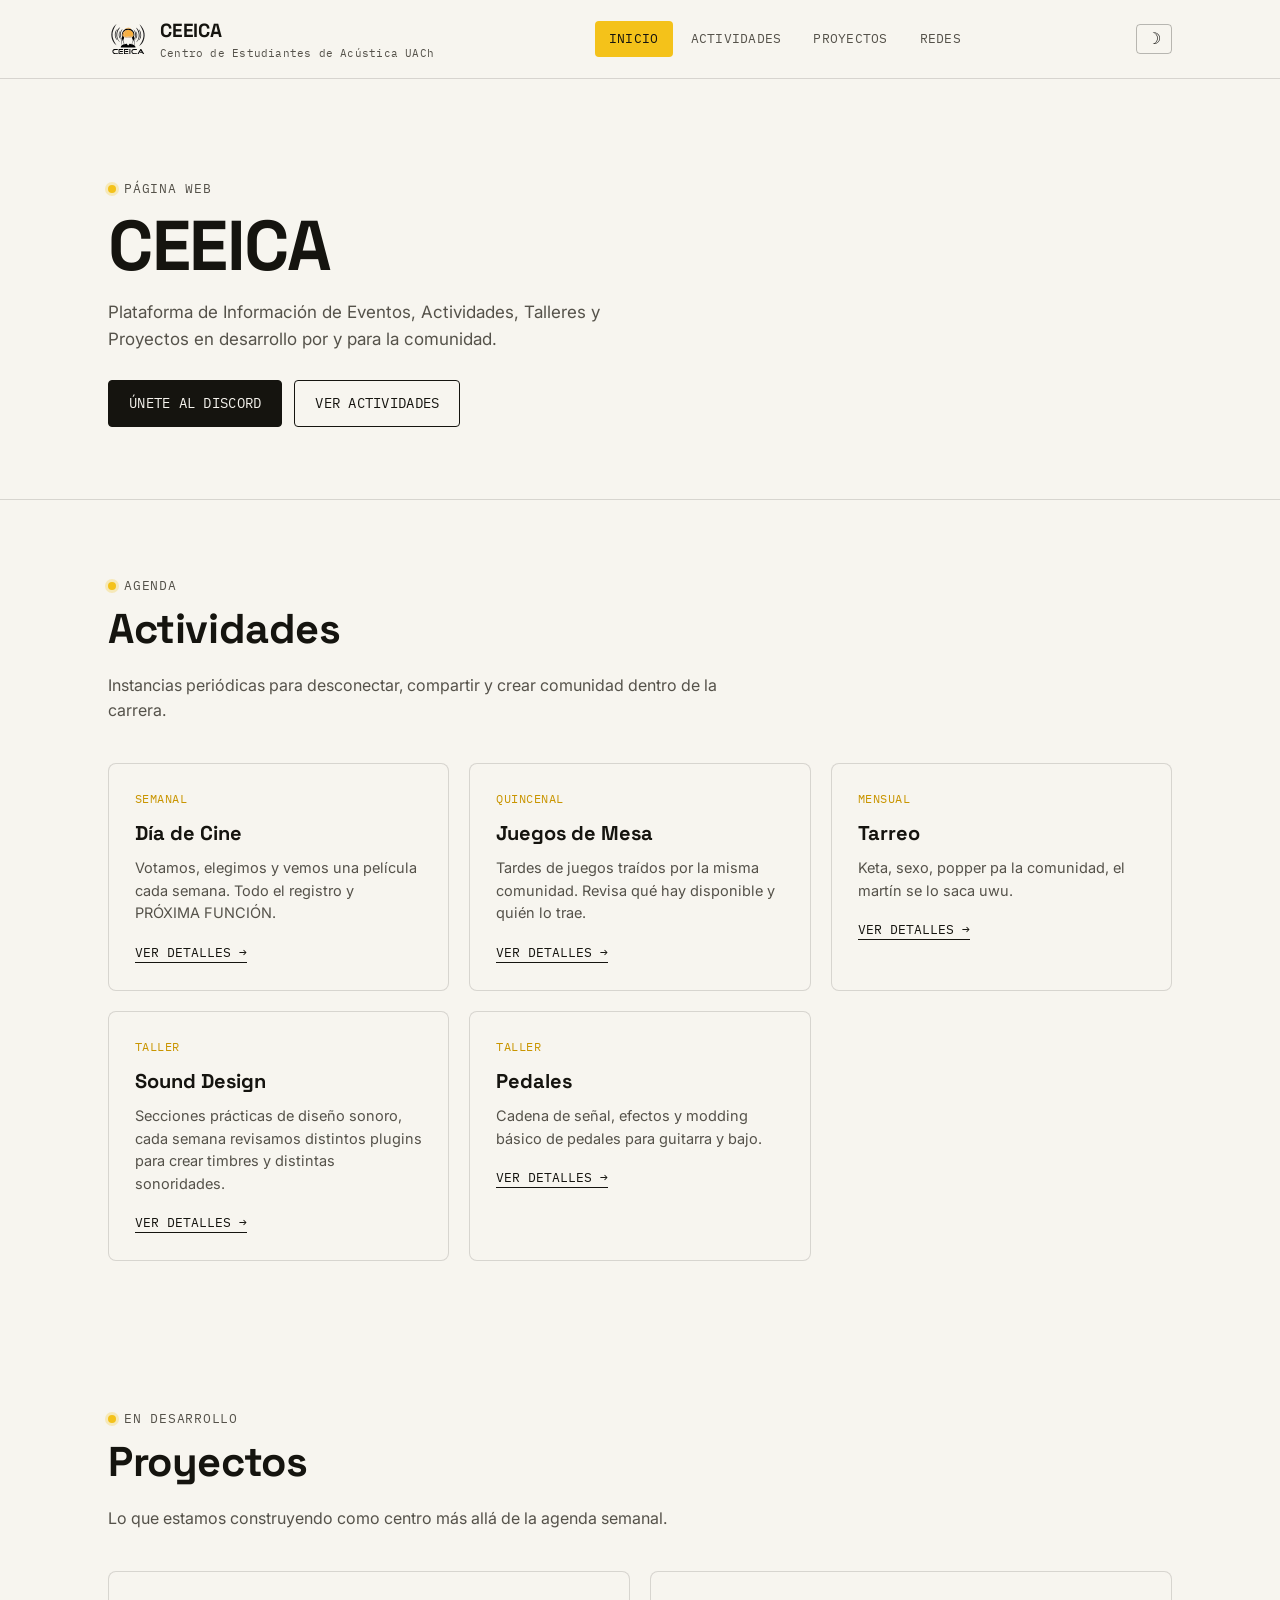
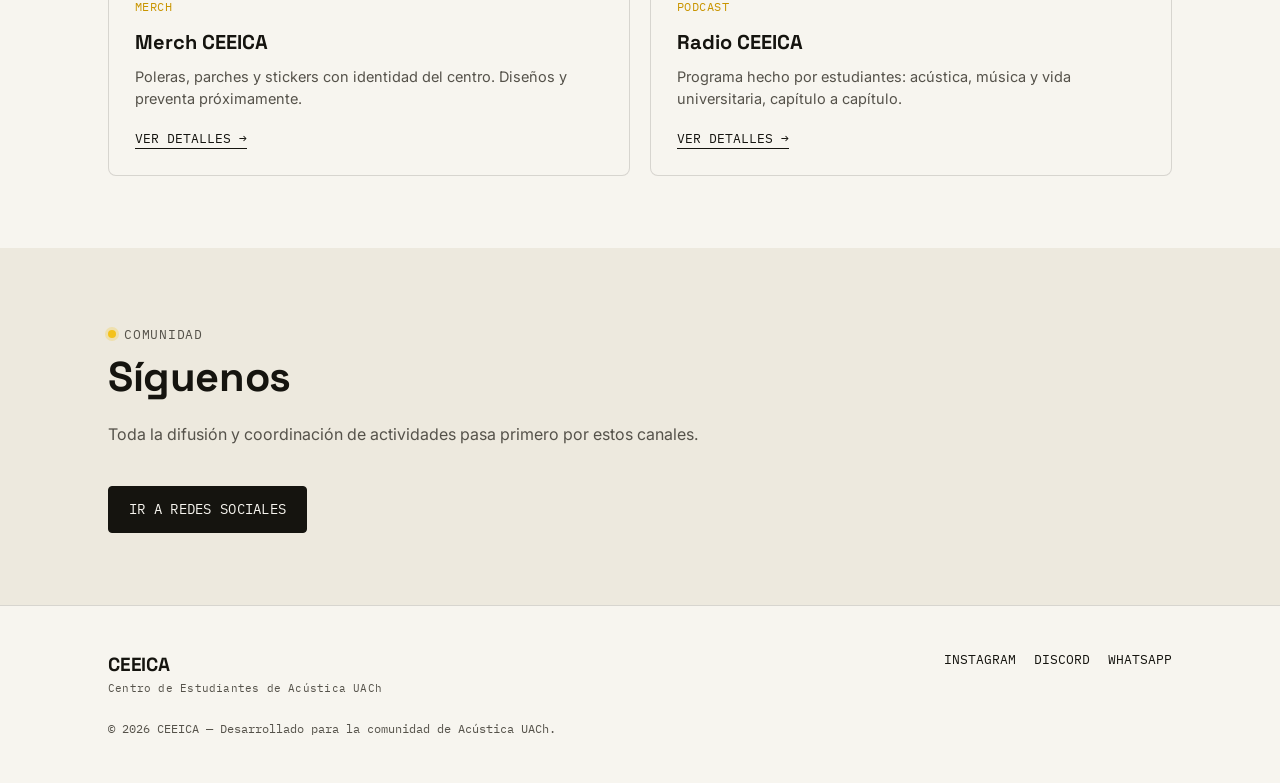
==== commit be974771: "Add files via upload" ====
--- a/index.html
+++ b/index.html
@@ -16,7 +16,7 @@
 <header class="site-header">
   <nav class="nav">
     <a href="index.html" class="brand">
-      <img src="logo_ceeica.svg" alt="Logo CEEICA" class="logo-slot">
+      <img src="/assets/logo_ceeica.svg" alt="Logo CEEICA" class="logo-slot">
       <div class="brand-name">CEEICA<span>Centro de Estudiantes de Acústica UACh</span></div>
     </a>
     <button class="nav-toggle" aria-label="Abrir menú" aria-expanded="false">
@@ -97,7 +97,7 @@
     </div>
   </section>
 
-  <section class="section section-alt">
+  <section class="section section">
     <div class="wrap">
       <div class="section-head">
         <p class="eyebrow">En desarrollo</p>
@@ -125,7 +125,7 @@
     </div>
   </section>
 
-  <section class="section">
+  <section class="section section-alt">
     <div class="wrap">
       <div class="section-head">
         <p class="eyebrow">Comunidad</p>
--- a/style.css
+++ b/style.css
@@ -13,15 +13,12 @@
   --line: rgba(21, 20, 15, 0.14);
   --line-strong: rgba(21, 20, 15, 0.28);
   --header-bg: rgba(247, 245, 239, 0.92);
-
   --btn-solid-bg: var(--ink);
   --btn-solid-color: var(--bg);
   --btn-solid-hover-bg: var(--yellow);
   --btn-solid-hover-color: #15140F;
-
   --info-bg: var(--ink);
   --info-color: var(--bg);
-
   --font-display: 'Space Grotesk', sans-serif;
   --font-body: 'Inter', sans-serif;
   --font-mono: 'IBM Plex Mono', monospace;
@@ -39,281 +36,243 @@
   --line: rgba(240, 237, 227, 0.10);
   --line-strong: rgba(240, 237, 227, 0.22);
   --header-bg: rgba(17, 16, 8, 0.92);
-
   --btn-solid-bg: var(--yellow);
   --btn-solid-color: #15140F;
   --btn-solid-hover-bg: var(--ink);
   --btn-solid-hover-color: var(--bg);
-
   --info-bg: #2A2510;
   --info-color: var(--ink);
 }
 
-*, *::before, *::after {
-  transition: background-color 0.2s ease, border-color 0.2s ease, color 0.2s ease;
-}
+*, *::before, *::after { transition: background-color 0.2s ease, border-color 0.2s ease, color 0.2s ease; }
 .waveform .bar { transition: none; }
 * { box-sizing: border-box; }
 html { scroll-behavior: smooth; }
-
-body {
-  margin: 0;
-  background: var(--bg);
-  color: var(--ink);
-  font-family: var(--font-body);
-  font-size: 16px;
-  line-height: 1.55;
-  -webkit-font-smoothing: antialiased;
-}
-
+body { margin: 0; background: var(--bg); color: var(--ink); font-family: var(--font-body); font-size: 16px; line-height: 1.55; -webkit-font-smoothing: antialiased; }
 img { max-width: 100%; display: block; }
 a { color: inherit; text-decoration: none; }
-
 .wrap { max-width: var(--maxw); margin: 0 auto; padding: 0 28px; }
 
-/* -------------------- Skip link -------------------- */
-.skip-link {
-  position: absolute; left: -999px; top: 0;
-  background: var(--yellow); color: var(--ink);
-  padding: 10px 16px; z-index: 999; font-family: var(--font-mono);
-}
+.skip-link { position: absolute; left: -999px; top: 0; background: var(--yellow); color: var(--ink); padding: 10px 16px; z-index: 999; font-family: var(--font-mono); }
 .skip-link:focus { left: 12px; top: 12px; }
 :focus-visible { outline: 3px solid var(--yellow-deep); outline-offset: 2px; }
 
-/* -------------------- Eyebrow -------------------- */
-.eyebrow {
-  display: inline-flex; align-items: center; gap: 8px;
-  font-family: var(--font-mono); font-size: 12.5px;
-  letter-spacing: 0.06em; text-transform: uppercase;
-  color: var(--ink-soft); margin: 0 0 14px;
-}
-.eyebrow::before {
-  content: ""; width: 8px; height: 8px;
-  background: var(--yellow); border-radius: 50%;
-  box-shadow: 0 0 0 3px rgba(244, 194, 26, 0.25);
-}
-
-/* -------------------- Header / Nav -------------------- */
-.site-header {
-  position: sticky; top: 0; z-index: 100;
-  background: var(--header-bg);
-  backdrop-filter: blur(8px);
-  border-bottom: 1px solid var(--line);
-}
-.nav {
-  display: flex; align-items: center; justify-content: space-between;
-  padding: 16px 28px; max-width: var(--maxw); margin: 0 auto;
-}
+.eyebrow { display: inline-flex; align-items: center; gap: 8px; font-family: var(--font-mono); font-size: 12.5px; letter-spacing: 0.06em; text-transform: uppercase; color: var(--ink-soft); margin: 0 0 14px; }
+.eyebrow::before { content: ""; width: 8px; height: 8px; background: var(--yellow); border-radius: 50%; box-shadow: 0 0 0 3px rgba(244, 194, 26, 0.25); }
+
+.site-header { position: sticky; top: 0; z-index: 100; background: var(--header-bg); backdrop-filter: blur(8px); border-bottom: 1px solid var(--line); }
+.nav { display: flex; align-items: center; justify-content: space-between; padding: 16px 28px; max-width: var(--maxw); margin: 0 auto; }
 .brand { display: flex; align-items: center; gap: 12px; }
 .logo-slot { width: 40px; height: 40px; object-fit: contain; flex-shrink: 0; }
 .brand-name { font-family: var(--font-display); font-weight: 700; font-size: 19px; letter-spacing: -0.01em; }
-.brand-name span {
-  display: block; font-family: var(--font-mono); font-weight: 400;
-  font-size: 10.5px; color: var(--ink-soft); letter-spacing: 0.02em; text-transform: none;
-}
+.brand-name span { display: block; font-family: var(--font-mono); font-weight: 400; font-size: 10.5px; color: var(--ink-soft); letter-spacing: 0.02em; text-transform: none; }
 .nav-links { display: flex; gap: 4px; align-items: center; }
-.nav-links a {
-  font-family: var(--font-mono); font-size: 13px; letter-spacing: 0.02em;
-  text-transform: uppercase; padding: 8px 14px; border-radius: 4px;
-  color: var(--ink-soft);
-  transition: color 0.15s ease, background 0.15s ease;
-}
+.nav-links a { font-family: var(--font-mono); font-size: 13px; letter-spacing: 0.02em; text-transform: uppercase; padding: 8px 14px; border-radius: 4px; color: var(--ink-soft); transition: color 0.15s ease, background 0.15s ease; }
 .nav-links a:hover { color: var(--ink); background: var(--bg-alt); }
-.nav-links a.active {
-  background: var(--yellow);
-  color: #15140F; /* siempre oscuro — contrasta con amarillo en ambos modos */
-}
-
-/* -------------------- Theme toggle -------------------- */
-.theme-toggle {
-  background: none; border: 1px solid var(--line-strong);
-  border-radius: 4px; cursor: pointer; font-size: 16px;
-  padding: 6px 10px; color: var(--ink); line-height: 1; flex-shrink: 0;
-  transition: border-color 0.15s ease, background 0.15s ease;
-}
+.nav-links a.active { background: var(--yellow); color: #15140F; }
+
+.theme-toggle { background: none; border: 1px solid var(--line-strong); border-radius: 4px; cursor: pointer; font-size: 16px; padding: 6px 10px; color: var(--ink); line-height: 1; flex-shrink: 0; transition: border-color 0.15s ease, background 0.15s ease; }
 .theme-toggle:hover { background: var(--bg-alt); border-color: var(--ink); }
 
-/* -------------------- Menú móvil -------------------- */
-.nav-toggle {
-  display: none; flex-direction: column; gap: 4px;
-  background: none; border: none; cursor: pointer; padding: 8px;
-}
+.nav-toggle { display: none; flex-direction: column; gap: 4px; background: none; border: none; cursor: pointer; padding: 8px; }
 .nav-toggle span { width: 22px; height: 2px; background: var(--ink); display: block; }
 
-/* -------------------- Buttons -------------------- */
-.btn {
-  display: inline-flex; align-items: center; gap: 8px;
-  font-family: var(--font-mono); font-size: 13.5px;
-  letter-spacing: 0.02em; text-transform: uppercase;
-  padding: 12px 20px; border: 1.5px solid var(--ink); border-radius: 4px;
-  transition: transform 0.15s ease, background 0.15s ease, color 0.15s ease, border-color 0.15s ease;
-}
-.btn-solid {
-  background: var(--btn-solid-bg);
-  color: var(--btn-solid-color);
-}
-.btn-solid:hover {
-  background: var(--btn-solid-hover-bg);
-  color: var(--btn-solid-hover-color);
-  border-color: var(--ink);
-  transform: translateY(-2px);
-}
+.btn { display: inline-flex; align-items: center; gap: 8px; font-family: var(--font-mono); font-size: 13.5px; letter-spacing: 0.02em; text-transform: uppercase; padding: 12px 20px; border: 1.5px solid var(--ink); border-radius: 4px; transition: transform 0.15s ease, background 0.15s ease, color 0.15s ease, border-color 0.15s ease; }
+.btn-solid { background: var(--btn-solid-bg); color: var(--btn-solid-color); }
+.btn-solid:hover { background: var(--btn-solid-hover-bg); color: var(--btn-solid-hover-color); border-color: var(--ink); transform: translateY(-2px); }
 .btn-outline { background: transparent; color: var(--ink); }
 .btn-outline:hover { background: var(--ink); color: var(--bg); transform: translateY(-2px); }
 .btn-row { display: flex; gap: 12px; flex-wrap: wrap; margin-top: 28px; }
 
-/* -------------------- Hero -------------------- */
-.hero {
-  padding: 96px 0 72px;
-  border-bottom: 1px solid var(--line);
-  position: relative; overflow: hidden;
-}
+.hero { padding: 96px 0 72px; border-bottom: 1px solid var(--line); position: relative; overflow: hidden; }
+.hero02 { background: var(--yellow-deep); padding: 96px 0 72px; border-bottom: 1px solid var(--line); position: relative; overflow: hidden; }
 .hero-grid { display: grid; grid-template-columns: 1.1fr 0.9fr; gap: 48px; align-items: center; }
-.hero h1 {
-  font-family: var(--font-display); font-size: clamp(2.6rem, 6vw, 4.4rem);
-  line-height: 0.98; font-weight: 700; letter-spacing: -0.02em; margin: 0 0 18px;
-}
+.hero h1 { font-family: var(--font-display); font-size: clamp(2.6rem, 6vw, 4.4rem); line-height: 0.98; font-weight: 700; letter-spacing: -0.02em; margin: 0 0 18px; }
 .hero p.lead { font-size: 17px; color: var(--ink-soft); max-width: 46ch; margin: 0; }
 
-/* Waveform */
 .waveform { display: flex; align-items: center; justify-content: center; gap: 5px; height: 220px; }
 .waveform .bar { width: 8px; border-radius: 3px; background: var(--ink); animation: wave 1.4s ease-in-out infinite; }
 .waveform .bar:nth-child(odd) { background: var(--yellow); }
 @keyframes wave { 0%, 100% { height: 20%; } 50% { height: 90%; } }
 @media (prefers-reduced-motion: reduce) { .waveform .bar { animation: none; height: 55%; } }
 
-/* -------------------- Section -------------------- */
 .section { padding: 72px 0; }
 .section-alt { background: var(--bg-alt); }
+.section-alt02 { background: var(--yellow); }
 .section-head { max-width: 62ch; margin-bottom: 40px; }
-.section-head h2 {
-  font-family: var(--font-display); font-size: clamp(1.8rem, 3.4vw, 2.6rem);
-  margin: 0 0 12px; letter-spacing: -0.01em;
-}
+.section-head h2 { font-family: var(--font-display); font-size: clamp(1.8rem, 3.4vw, 2.6rem); margin: 0 0 12px; letter-spacing: -0.01em; }
 .section-head p { color: var(--ink-soft); margin: 0; }
 
-/* -------------------- Cards -------------------- */
 .grid { display: grid; grid-template-columns: repeat(auto-fit, minmax(260px, 1fr)); gap: 20px; }
-.card {
-  display: block; background: var(--bg); border: 1px solid var(--line);
-  border-radius: 8px; padding: 26px;
-  transition: border-color 0.15s ease, transform 0.15s ease;
-}
+.card { display: block; background: var(--bg); border: 1px solid var(--line); border-radius: 8px; padding: 26px; transition: border-color 0.15s ease, transform 0.15s ease; }
 .card:hover { border-color: var(--ink); transform: translateY(-3px); }
 .card h3 { font-family: var(--font-display); font-size: 20px; margin: 0 0 8px; }
 .card p { color: var(--ink-soft); font-size: 14.5px; margin: 0 0 14px; }
-.card .tag-line {
-  font-family: var(--font-mono); font-size: 12px; color: var(--yellow-deep);
-  text-transform: uppercase; letter-spacing: 0.04em; margin-bottom: 10px; display: block;
-}
-.card-link {
-  font-family: var(--font-mono); font-size: 12.5px; text-transform: uppercase;
-  border-bottom: 1.5px solid var(--ink); padding-bottom: 2px;
-}
-
-/* -------------------- Info box -------------------- */
-.info-box {
-  display: flex; flex-wrap: wrap; gap: 28px;
-  background: var(--info-bg);
-  color: var(--info-color);
-  border-radius: 8px; padding: 22px 26px; margin: 28px 0;
-  border: 1px solid var(--line-strong);
-}
+.card .tag-line { font-family: var(--font-mono); font-size: 12px; color: var(--yellow-deep); text-transform: uppercase; letter-spacing: 0.04em; margin-bottom: 10px; display: block; }
+.card-link { font-family: var(--font-mono); font-size: 12.5px; text-transform: uppercase; border-bottom: 1.5px solid var(--ink); padding-bottom: 2px; }
+
+.info-box { display: flex; flex-wrap: wrap; gap: 28px; background: var(--info-bg); color: var(--info-color); border-radius: 8px; padding: 22px 26px; margin: 28px 0; border: 1px solid var(--line-strong); }
 .info-box .item { min-width: 140px; }
-.info-box .item span {
-  display: block; font-family: var(--font-mono); font-size: 11px;
-  text-transform: uppercase; letter-spacing: 0.06em;
-  color: var(--yellow); margin-bottom: 4px;
-}
+.info-box .item span { display: block; font-family: var(--font-mono); font-size: 11px; text-transform: uppercase; letter-spacing: 0.06em; color: var(--yellow); margin-bottom: 4px; }
 .info-box .item strong { font-family: var(--font-display); font-size: 17px; font-weight: 500; }
 
-/* Bloques de actividad */
 .activity-block { padding: 56px 0; border-bottom: 1px solid var(--line); }
 .activity-block:last-child { border-bottom: none; }
-.activity-head {
-  display: flex; justify-content: space-between; align-items: baseline;
-  flex-wrap: wrap; gap: 12px; margin-bottom: 8px;
-}
+.activity-head { display: flex; justify-content: space-between; align-items: baseline; flex-wrap: wrap; gap: 12px; margin-bottom: 8px; }
 .activity-head h2 { font-family: var(--font-display); font-size: clamp(1.7rem, 3vw, 2.3rem); margin: 0; }
-.freq-tag {
-  font-family: var(--font-mono); font-size: 12.5px; color: var(--yellow-deep);
-  border: 1px solid var(--line-strong); padding: 4px 10px; border-radius: 20px;
-}
+.freq-tag { font-family: var(--font-mono); font-size: 12.5px; color: var(--yellow-deep); border: 1px solid var(--line-strong); padding: 4px 10px; border-radius: 20px; }
 .activity-body p { color: var(--ink-soft); max-width: 66ch; }
 
-/* Cover grid (películas) */
 .cover-grid { display: grid; grid-template-columns: repeat(auto-fill, minmax(140px, 1fr)); gap: 16px; margin-top: 20px; }
-.cover-art {
-  aspect-ratio: 2 / 3; background: var(--bg-alt); border: 1px solid var(--line);
-  border-radius: 6px; display: flex; align-items: center; justify-content: center;
-  font-family: var(--font-mono); font-size: 10px; color: var(--ink-soft);
-  text-align: center; padding: 8px; margin-bottom: 8px; overflow: hidden;
-}
+.cover-art { aspect-ratio: 2 / 3; background: var(--bg-alt); border: 1px solid var(--line); border-radius: 6px; display: flex; align-items: center; justify-content: center; font-family: var(--font-mono); font-size: 10px; color: var(--ink-soft); text-align: center; padding: 8px; margin-bottom: 8px; overflow: hidden; }
 .cover-art img { width: 100%; height: 100%; object-fit: cover; border-radius: 5px; }
 .cover-card p { margin: 0; font-size: 13px; font-weight: 600; }
 .cover-card .meta { font-family: var(--font-mono); font-size: 11px; color: var(--ink-soft); font-weight: 400; margin-top: 2px; }
-.next-movie {
-  margin-top: 24px; display: flex; gap: 20px; align-items: center;
-  background: var(--bg-alt); border-radius: 8px; padding: 20px; flex-wrap: wrap;
-}
-.next-movie .cover-art { width: 96px; margin-bottom: 0; flex-shrink: 0; }
-
-/* Lista de juegos */
+
 .owner-list { list-style: none; margin: 20px 0 0; padding: 0; display: grid; gap: 10px; }
-.owner-list li {
-  display: flex; justify-content: space-between; align-items: center;
-  padding: 14px 18px; background: var(--bg); border: 1px solid var(--line);
-  border-radius: 6px; flex-wrap: wrap; gap: 6px;
-}
+.owner-list li { display: flex; justify-content: space-between; align-items: center; padding: 14px 18px; background: var(--bg); border: 1px solid var(--line); border-radius: 6px; flex-wrap: wrap; gap: 6px; }
 .owner-list .game-name { font-weight: 600; }
 .owner-list .owner { font-family: var(--font-mono); font-size: 12px; color: var(--ink-soft); text-transform: uppercase; }
 
-/* Episodios de radio */
-.episode {
-  display: grid; grid-template-columns: 90px 1fr auto; gap: 20px;
-  align-items: center; padding: 18px 0; border-bottom: 1px solid var(--line);
-}
+.episode { display: grid; grid-template-columns: 90px 1fr auto; gap: 20px; align-items: center; padding: 18px 0; border-bottom: 1px solid var(--line); }
 .episode:last-child { border-bottom: none; }
 .ep-num { font-family: var(--font-mono); font-size: 13px; color: var(--yellow-deep); }
 .episode h4 { margin: 0 0 4px; font-family: var(--font-display); font-size: 17px; }
 .episode p { margin: 0; color: var(--ink-soft); font-size: 13.5px; }
 
-/* Redes */
 .social-grid { display: grid; grid-template-columns: repeat(auto-fit, minmax(280px, 1fr)); gap: 20px; margin-top: 32px; }
-.social-card {
-  border: 1.5px solid var(--ink); border-radius: 10px; padding: 32px 28px;
-  display: flex; flex-direction: column; gap: 14px;
-  transition: background 0.15s ease, color 0.15s ease, transform 0.15s ease;
-}
+.social-card { border: 1.5px solid var(--ink); border-radius: 10px; padding: 32px 28px; display: flex; flex-direction: column; gap: 14px; transition: background 0.15s ease, color 0.15s ease, transform 0.15s ease; }
 .social-card:hover { background: var(--ink); color: var(--bg); transform: translateY(-4px); }
 .social-card:hover .social-handle { color: var(--yellow); }
 .social-card .platform { font-family: var(--font-mono); font-size: 12px; text-transform: uppercase; letter-spacing: 0.05em; opacity: 0.6; }
 .social-card .social-handle { font-family: var(--font-display); font-size: 24px; font-weight: 700; color: var(--yellow-deep); }
 .social-card .cta { font-family: var(--font-mono); font-size: 12.5px; text-transform: uppercase; }
 
-/* -------------------- Footer -------------------- */
 .site-footer { border-top: 1px solid var(--line); padding: 44px 0 32px; }
 .footer-grid { display: flex; justify-content: space-between; flex-wrap: wrap; gap: 24px; margin-bottom: 24px; }
 .footer-links { display: flex; gap: 18px; font-family: var(--font-mono); font-size: 13px; text-transform: uppercase; }
 .footer-links a:hover { color: var(--yellow-deep); }
 .footer-note { font-family: var(--font-mono); font-size: 12px; color: var(--ink-soft); }
 
-/* -------------------- Responsive -------------------- */
-@media (max-width: 860px) {
-  .hero-grid { grid-template-columns: 1fr; }
-  .waveform { height: 140px; }
-}
+@media (max-width: 860px) { .hero-grid { grid-template-columns: 1fr; } .waveform { height: 140px; } }
 @media (max-width: 720px) {
-  .nav-links {
-    position: absolute; top: 100%; left: 0; right: 0;
-    background: var(--bg); flex-direction: column; align-items: stretch;
-    padding: 12px 28px 20px; border-bottom: 1px solid var(--line); display: none;
-  }
+  .nav-links { position: absolute; top: 100%; left: 0; right: 0; background: var(--bg); flex-direction: column; align-items: stretch; padding: 12px 28px 20px; border-bottom: 1px solid var(--line); display: none; }
   .nav-links.open { display: flex; }
   .nav-links a { padding: 12px 8px; }
   .nav-toggle { display: flex; }
   .episode { grid-template-columns: 50px 1fr; }
 }
+@media (max-width: 600px) { .episode { grid-template-columns: 1fr; gap: 8px; } }
+
+/* ============================================================
+   ADICIONES v3 — Modal, próxima película grande, cover-card clickable
+   ============================================================ */
+
+.section-label { font-family: var(--font-display); font-size: 18px; margin: 0 0 12px; }
+
+.cover-card.has-modal { cursor: pointer; }
+.cover-card.has-modal .cover-art { transition: transform 0.15s ease, box-shadow 0.15s ease; }
+.cover-card.has-modal:hover .cover-art { transform: translateY(-4px); box-shadow: 0 8px 24px rgba(0,0,0,0.18); }
+
+.next-movie { margin-top: 16px; display: flex; gap: 28px; align-items: flex-start; background: var(--bg-alt); border-radius: 10px; padding: 24px; flex-wrap: wrap; }
+.next-cover { width: 180px; flex-shrink: 0; aspect-ratio: 2 / 3; border-radius: 8px; overflow: hidden; background: var(--bg); border: 1px solid var(--line); display: flex; align-items: center; justify-content: center; font-family: var(--font-mono); font-size: 11px; color: var(--ink-soft); }
+.next-cover img { width: 100%; height: 100%; object-fit: cover; display: block; }
+.next-info { flex: 1; min-width: 200px; }
+.next-title { font-family: var(--font-display); font-size: 22px; font-weight: 700; margin: 0 0 6px; line-height: 1.2; }
+.next-year { font-weight: 400; color: var(--ink-soft); font-size: 18px; }
+.next-meta-row { display: flex; flex-wrap: wrap; gap: 10px; margin: 8px 0 12px; }
+.next-meta-row span { font-family: var(--font-mono); font-size: 12px; color: var(--ink-soft); background: var(--bg); border: 1px solid var(--line); padding: 3px 10px; border-radius: 20px; }
+.next-overview { font-size: 14.5px; color: var(--ink-soft); line-height: 1.6; margin: 0 0 8px; max-width: 58ch; }
+
+.modal-overlay { position: fixed; inset: 0; background: rgba(0,0,0,0.72); backdrop-filter: blur(4px); z-index: 200; display: flex; align-items: center; justify-content: center; padding: 24px; }
+.modal-overlay[hidden] { display: none; }
+.modal-box { background: var(--bg); border-radius: 12px; max-width: 860px; width: 100%; max-height: 90vh; overflow-y: auto; position: relative; box-shadow: 0 32px 80px rgba(0,0,0,0.4); }
+.modal-close { position: absolute; top: 16px; right: 16px; background: var(--bg-alt); border: 1px solid var(--line); border-radius: 50%; width: 36px; height: 36px; font-size: 16px; cursor: pointer; color: var(--ink); display: flex; align-items: center; justify-content: center; z-index: 1; transition: background 0.15s ease; }
+.modal-close:hover { background: var(--ink); color: var(--bg); }
+.modal-inner { display: grid; grid-template-columns: 260px 1fr; gap: 0; }
+.modal-poster { border-radius: 12px 0 0 12px; overflow: hidden; background: var(--bg-alt); display: flex; align-items: stretch; }
+.modal-poster img { width: 100%; height: 100%; object-fit: cover; object-position: center top; display: block; }
+.modal-info { padding: 36px 32px 32px; display: flex; flex-direction: column; gap: 8px; }
+.modal-title { font-family: var(--font-display); font-size: clamp(1.4rem, 3vw, 2rem); margin: 0; line-height: 1.1; padding-right: 36px; }
+.modal-year { font-family: var(--font-mono); font-size: 13px; color: var(--ink-soft); margin: 0; }
+.modal-tags { display: flex; flex-wrap: wrap; gap: 8px; margin: 4px 0; }
+.modal-tags span { font-family: var(--font-mono); font-size: 12px; background: var(--bg-alt); border: 1px solid var(--line); padding: 4px 12px; border-radius: 20px; color: var(--ink-soft); }
+.modal-director { font-family: var(--font-mono); font-size: 13px; color: var(--yellow-deep); margin: 0; text-transform: uppercase; letter-spacing: 0.04em; }
+.modal-lang { font-family: var(--font-mono); font-size: 12px; color: var(--ink-soft); margin: 4px 0 0; }
+.modal-overview { font-size: 15px; color: var(--ink-soft); line-height: 1.65; margin: 4px 0 0; flex: 1; }
+.modal-date { font-family: var(--font-mono); font-size: 12px; color: var(--ink-soft); margin: 8px 0 0; padding-top: 12px; border-top: 1px solid var(--line); }
+
 @media (max-width: 600px) {
-  .episode { grid-template-columns: 1fr; gap: 8px; }
+  .modal-inner { grid-template-columns: 1fr; }
+  .modal-poster { border-radius: 12px 12px 0 0; min-height: 240px; }
+  .modal-info { padding: 24px 20px 24px; }
+  .next-cover { width: 130px; }
+}
+
+/* -------------------- Bloque fusionado cine -------------------- */
+.cine-block {
+  background: var(--ink);
+  color: var(--bg);
+  border-radius: 10px;
+  margin: 28px 0;
+  overflow: hidden;
+  border: 1px solid var(--line-strong);
+}
+.cine-header {
+  justify-content: space-between;
+  background: var(--info-bg);
+  color: var(--info-color);
+  display: flex;
+  flex-wrap: wrap;
+  gap: 0;
+  padding: 20px 26px 18px;
+  border: 1px solid var(--line-strong);
+  align-items: center;
+}
+
+
+.cine-meta {
+  min-width: 140px;
+  padding-right: 28px;
+}
+.cine-meta span {
+  display: block;
+  font-family: var(--font-mono);
+  font-size: 11px;
+  text-transform: uppercase;
+  letter-spacing: 0.06em;
+  color: var(--yellow);
+  margin-bottom: 3px;
+}
+.cine-meta strong {
+  font-family: var(--font-display);
+  font-size: 17px;
+  font-weight: 500;
+}
+.cine-next-label {
+  margin-left: auto;
+  padding-right: 0;
+  text-align: right;
+}
+.cine-next-label span {
+  font-size: 12px;
+  letter-spacing: 0.08em;
+  opacity: 0.6;
+}
+.cine-movie {
+  background: var(--info-bg);
+  color: var(--info-color);
+  display: flex;
+  gap: 24px;
+  align-items: flex-start;
+  padding: 22px 26px;
+  flex-wrap: wrap;
+}
+/* Sobreescribe .next-movie para que no duplique fondo dentro del bloque */
+.cine-block .next-movie,
+.cine-block [data-next-movie] {
+  background: none;
+  margin: 0;
+  padding: 0;
+  border-radius: 0;
 }
